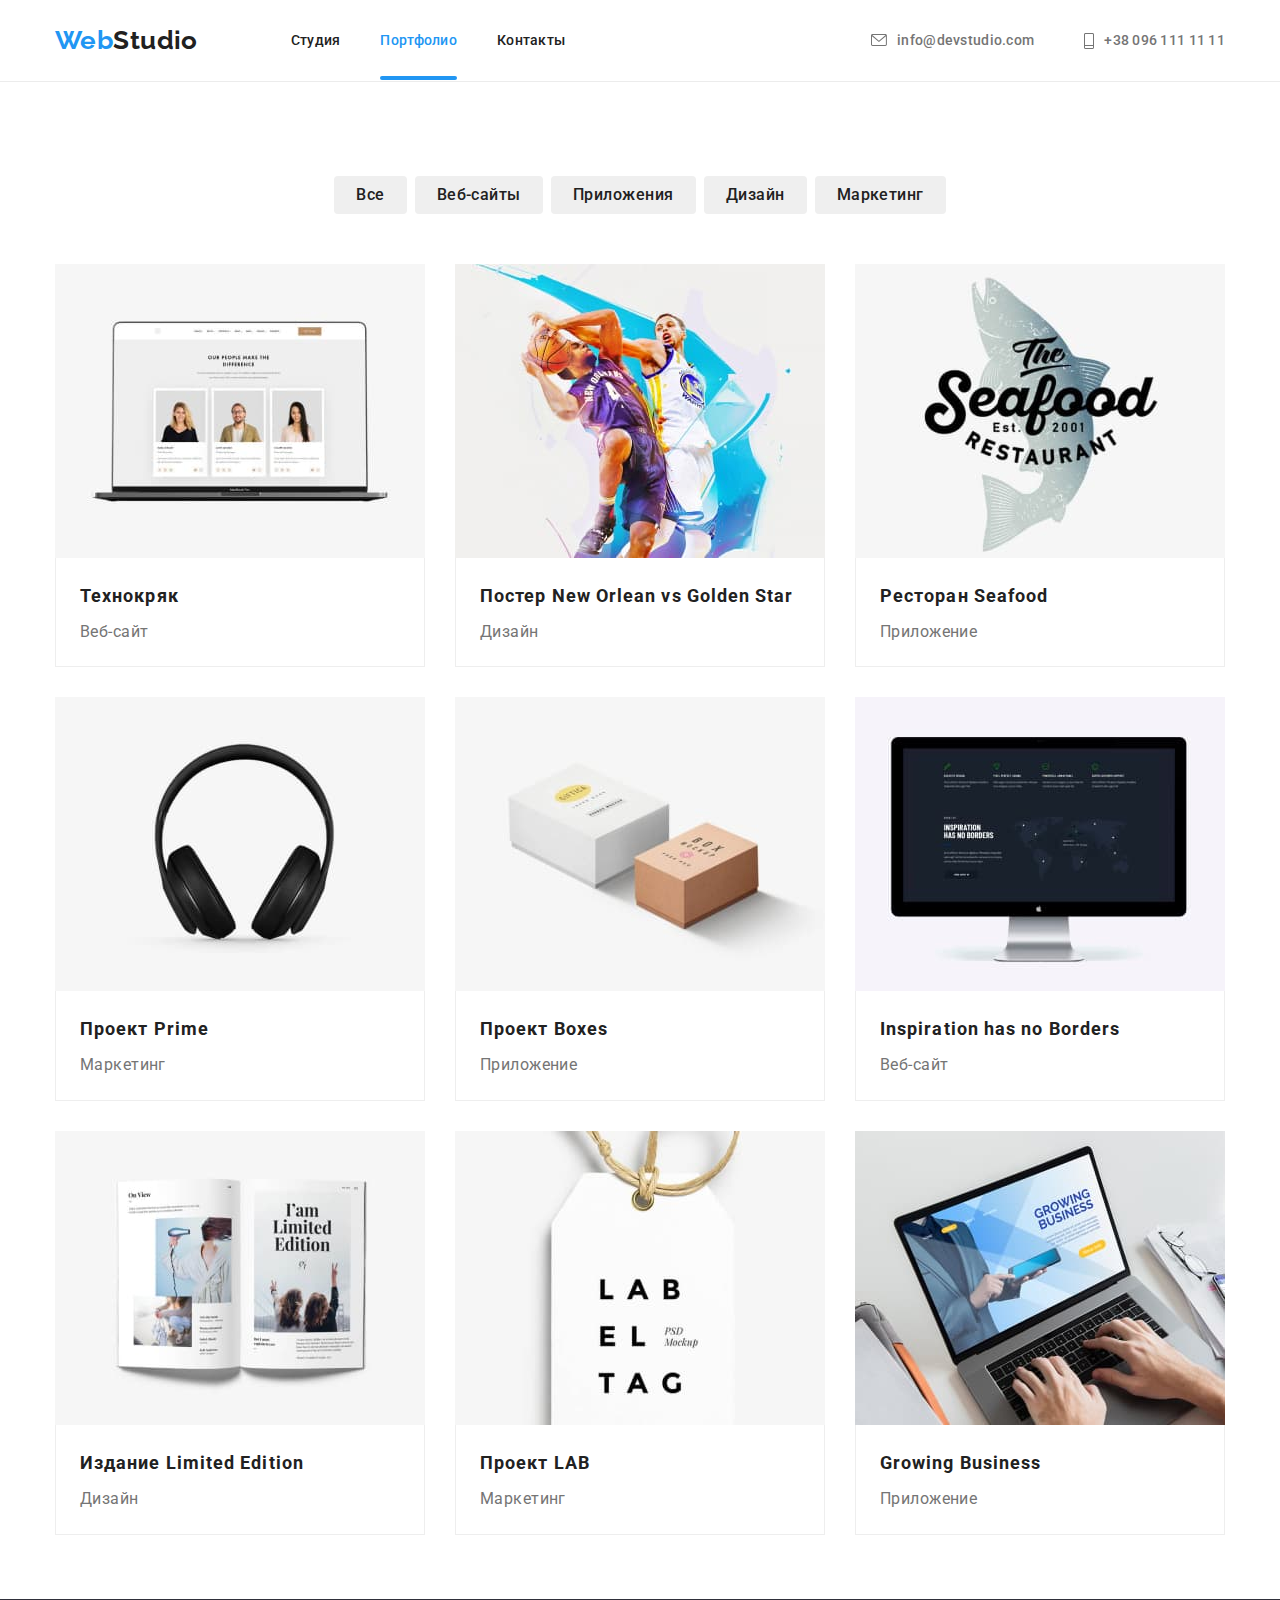
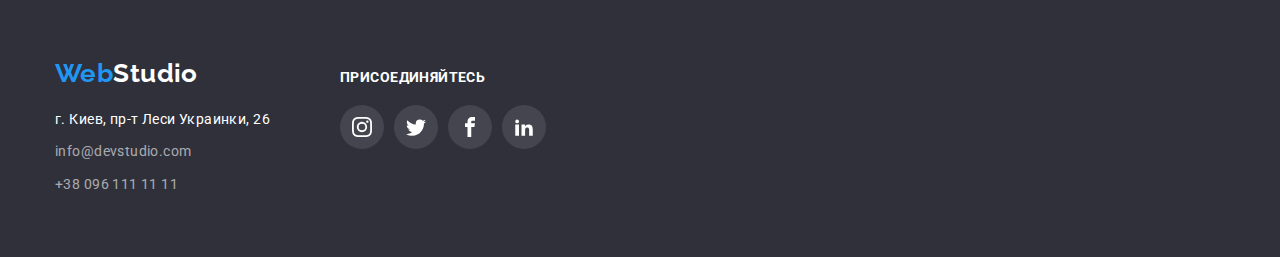
==== portfolio.html @ f41fee98 "+" ====
<!DOCTYPE html>
<html lang="ru">
  <head>
    <meta charset="UTF-8" />
    <meta http-equiv="X-UA-Compatible" content="IE=edge" />
    <meta name="viewport" content="width=device-width, initial-scale=1.0" />
    <link
      href="https://fonts.googleapis.com/css2?family=Raleway:wght@700&family=Roboto:wght@400;500;700;900&display=swap"
      rel="stylesheet"
    />
    <link
      rel="stylesheet"
      href="https://cdnjs.cloudflare.com/ajax/libs/modern-normalize/1.1.0/modern-normalize.min.css"
    />
    <link rel="stylesheet" href="style/styles.css" />
    <title>goit-markup-hw-01</title>
  </head>
  <body>
    <!-- Шапка -->
    <header>
      <div class="conteiner main-nav">
        <nav class="navigator">
          <a href="./index.html" class="logo"><span class="logo-accent">Web</span>Studio</a>
          <ul class="site-nav list">
            <li class="item"><a href="./index.html" class="link">Студия</a></li>
            <li class="item">
              <a href="./portfolio.html" class="link curent">Портфолио</a>
            </li>
            <li class="item"><a href="" class="link">Контакты</a></li>
          </ul>
        </nav>
        <ul class="site-contact list">
          <li class="item">
            <a href="tomail:info@devstudio.com" class="link">
              <svg class="contact-icon" width="16" height="12">
                <use href="./images/icons.svg/header.svg#icon-envelope-hover"></use>
              </svg>
              info@devstudio.com
            </a>
          </li>
          <li class="item">
            <a href="tel:+380961111111" class="link">
              <svg class="contact-icon" width="10" height="16">
                <use href="./images/icons.svg/header.svg#icon-Vector-2"></use>
              </svg>
              +38 096 111 11 11</a
            >
          </li>
        </ul>
      </div>
    </header>
    <!-- Портфолио -->
    <main>
      <section class="section">
        <div class="conteiner">
          <h1 class="visually-hidden">Портфолио</h1>
          <ul class="flex-buttons list">
            <li class="item">
              <button type="button" class="buttons">Все</button>
            </li>
            <li class="item">
              <button type="button" class="buttons">Веб-сайты</button>
            </li>
            <li class="item">
              <button type="button" class="buttons">Приложения</button>
            </li>
            <li class="item">
              <button type="button" class="buttons">Дизайн</button>
            </li>
            <li class="item">
              <button type="button" class="buttons">Маркетинг</button>
            </li>
          </ul>

          <ul class="list-projects list">
            <li class="item">
              <a href="" class="project-link">
                <div class="position-photo">
                  <img src="./images/2.1.jpg" alt="Технокряк" width="370" />
                  <div class="overlay-position">
                    <div class="position-background">
                      <p class="position-paragraf">
                        Ресурс предлагает комплексные предложения с разным уровнем функционала и
                        сервисов. Все это позволит посетителю получить исчерпывающие сведения о
                        компании или частном лице.
                      </p>
                    </div>
                  </div>
                </div>
                <div class="project-title">
                  <h2 class="project">Технокряк</h2>
                  <p class="diction">Веб-сайт</p>
                </div>
              </a>
            </li>
            <li class="item">
              <a href="" class="project-link">
                <div class="position-photo">
                  <img src="./images/2.2.jpg" alt="Постер New Orlean vs Golden Star" width="370" />
                  <div class="overlay-position">
                    <div class="position-background">
                      <p class="position-paragraf">
                        Ресурс предлагает комплексные предложения с разным уровнем функционала и
                        сервисов. Все это позволит посетителю получить исчерпывающие сведения о
                        компании или частном лице.
                      </p>
                    </div>
                  </div>
                </div>
                <div class="project-title">
                  <h2 class="project">Постер New Orlean vs Golden Star</h2>
                  <p class="diction">Дизайн</p>
                </div>
              </a>
            </li>
            <li class="item">
              <a href="" class="project-link">
                <div class="position-photo">
                  <img src="./images/2.3.jpg" alt="Ресторан Seafood" width="370" />
                  <div class="overlay-position">
                    <div class="position-background">
                      <p class="position-paragraf">
                        Ресурс предлагает комплексные предложения с разным уровнем функционала и
                        сервисов. Все это позволит посетителю получить исчерпывающие сведения о
                        компании или частном лице.
                      </p>
                    </div>
                  </div>
                </div>
                <div class="project-title">
                  <h2 class="project">Ресторан Seafood</h2>
                  <p class="diction">Приложение</p>
                </div>
              </a>
            </li>
            <li class="item">
              <a href="" class="project-link">
                <div class="position-photo">
                  <img src="./images/2.4.jpg" alt="Проект Prime" width="370" />
                  <div class="overlay-position">
                    <div class="position-background">
                      <p class="position-paragraf">
                        Ресурс предлагает комплексные предложения с разным уровнем функционала и
                        сервисов. Все это позволит посетителю получить исчерпывающие сведения о
                        компании или частном лице.
                      </p>
                    </div>
                  </div>
                </div>
                <div class="project-title">
                  <h2 class="project">Проект Prime</h2>
                  <p class="diction">Маркетинг</p>
                </div>
              </a>
            </li>
            <li class="item">
              <a href="" class="project-link">
                <div class="position-photo">
                  <img src="./images/2.5.jpg" alt="Проект Boxes" width="370" />
                  <div class="overlay-position">
                    <div class="position-background">
                      <p class="position-paragraf">
                        Ресурс предлагает комплексные предложения с разным уровнем функционала и
                        сервисов. Все это позволит посетителю получить исчерпывающие сведения о
                        компании или частном лице.
                      </p>
                    </div>
                  </div>
                </div>
                <div class="project-title">
                  <h2 class="project">Проект Boxes</h2>
                  <p class="diction">Приложение</p>
                </div>
              </a>
            </li>
            <li class="item">
              <a href="" class="project-link">
                <div class="position-photo">
                  <img src="./images/2.6.jpg" alt="Inspiration has no Borders" width="370" />
                  <div class="overlay-position">
                    <div class="position-background">
                      <p class="position-paragraf">
                        Ресурс предлагает комплексные предложения с разным уровнем функционала и
                        сервисов. Все это позволит посетителю получить исчерпывающие сведения о
                        компании или частном лице.
                      </p>
                    </div>
                  </div>
                </div>
                <div class="project-title">
                  <h2 class="project">Inspiration has no Borders</h2>
                  <p class="diction">Веб-сайт</p>
                </div>
              </a>
            </li>
            <li class="item">
              <a href="" class="project-link">
                <div class="position-photo">
                  <img src="./images/2.7.jpg" alt="Издание Limited Edition" width="370" />
                  <div class="overlay-position">
                    <div class="position-background">
                      <p class="position-paragraf">
                        Ресурс предлагает комплексные предложения с разным уровнем функционала и
                        сервисов. Все это позволит посетителю получить исчерпывающие сведения о
                        компании или частном лице.
                      </p>
                    </div>
                  </div>
                </div>
                <div class="project-title">
                  <h2 class="project">Издание Limited Edition</h2>
                  <p class="diction">Дизайн</p>
                </div>
              </a>
            </li>
            <li class="item">
              <a href="" class="project-link"
                ><div class="position-photo">
                  <img src="./images/2.8.jpg" alt="Проект LAB" width="370" />
                  <div class="overlay-position">
                    <div class="position-background">
                      <p class="position-paragraf">
                        Ресурс предлагает комплексные предложения с разным уровнем функционала и
                        сервисов. Все это позволит посетителю получить исчерпывающие сведения о
                        компании или частном лице.
                      </p>
                    </div>
                  </div>
                </div>
                <div class="project-title">
                  <h2 class="project">Проект LAB</h2>
                  <p class="diction">Маркетинг</p>
                </div>
              </a>
            </li>
            <li class="item">
              <a href="" class="project-link"
                ><div class="position-photo">
                  <img src="./images/2.9.jpg" alt="Growing Business" width="370" />
                  <div class="overlay-position">
                    <div class="position-background">
                      <p class="position-paragraf">
                        Ресурс предлагает комплексные предложения с разным уровнем функционала и
                        сервисов. Все это позволит посетителю получить исчерпывающие сведения о
                        компании или частном лице.
                      </p>
                    </div>
                  </div>
                </div>
                <div class="project-title">
                  <h2 class="project">Growing Business</h2>
                  <p class="diction">Приложение</p>
                </div>
              </a>
            </li>
          </ul>
        </div>
      </section>
    </main>
    <footer class="footer">
      <div class="conteiner contact-menu">
        <div>
          <a href="./index.html" class="footer-logo"
            ><span class="logo-accent">Web</span><span class="footer-logo-accent">Studio</span></a
          >
          <address>
            <ul class="contact-footer list">
              <li class="item">
                <a href="https://goo.gl/maps/BdsSgtMAJnZPHCbD8" target="_blank" class="address">
                  г. Киев, пр-т Леси Украинки, 26
                </a>
              </li>
              <li class="item">
                <a href="tomail:info@devstudio.com" class="link">info@devstudio.com</a>
              </li>
              <li class="item">
                <a href="tel:+380961111111" class="link">+38 096 111 11 11</a>
              </li>
            </ul>
          </address>
        </div>
        <div class="connect">
          <h3 class="footer-social">присоединяйтесь</h3>
          <ul class="footer-list list">
            <li class="footer-social-item">
              <a href="" class="footer-social-link">
                <svg class="footer-social-logo" width="20" height="20">
                  <use href="./images/icons.svg/sprite.svg#icon-instagram"></use></svg
              ></a>
            </li>
            <li class="footer-social-item">
              <a href="" class="footer-social-link">
                <svg class="footer-social-logo" width="20" height="20">
                  <use href="./images/icons.svg/sprite.svg#icon-twitter"></use></svg
              ></a>
            </li>
            <li class="footer-social-item">
              <a href="" class="footer-social-link">
                <svg class="footer-social-logo" width="20" height="20">
                  <use href="./images/icons.svg/sprite.svg#icon-facebook"></use></svg
              ></a>
            </li>
            <li></li>
            <li class="footer-social-item">
              <a href="" class="footer-social-link">
                <svg class="footer-social-logo" width="20" height="20">
                  <use href="./images/icons.svg/sprite.svg#icon-linkedin2"></use></svg
              ></a>
            </li>
          </ul>
        </div>
      </div>
    </footer>
  </body>
</html>
---- style/styles.css ----
:root {
  --primary-text-color: #757575;
  --accent-color: #2196f3;
  --text-title-color: #212121;
  --text-bottons-color: white;
}

.visually-hidden {
  display: none;
}
body {
  background-color: white;
  color: var(--primary-text-color);
  font-family: 'Roboto', sans-serif;
  font-size: 14px;
  letter-spacing: 0.03em;
}

h1,
h2,
h3,
h4,
h5,
h6,
p {
  padding: 0;
  margin: 0;
}
.list {
  list-style: none;
  padding: 0;
  margin: 0;
}

.conteiner {
  width: 1200px;
  padding-left: 15px;
  padding-right: 15px;
  margin-left: auto;
  margin-right: auto;
}

.section {
  padding-top: 94px;
  padding-bottom: 94px;
}

img {
  display: block;
}

/* Logo */
header {
  border-bottom: 1px solid #ececec;
}
.main-nav {
  display: flex;
  align-items: center;
}

.logo {
  padding-top: 25px;
  padding-bottom: 25px;
  margin-left: auto;

  color: var(--text-title-color);
  font-family: Raleway;
  font-style: normal;
  font-weight: 700;
  font-size: 26px;
  line-height: 31px;
  text-decoration: none;
}
.logo-accent {
  color: var(--accent-color);
}

.navigator {
  display: flex;
  align-items: center;
}

.link.curent {
  position: relative;
}

.curent::after {
  position: absolute;
  content: '';
  left: 0;
  bottom: 0;
  width: 100%;
  height: 4px;
  border-radius: 2px;
  background-color: var(--accent-color);
}

/* Site-nav */
.site-nav {
  display: flex;
  margin-left: 93px;
  align-items: center;
}

.site-nav .link {
  padding-top: 32px;
  padding-bottom: 32px;
  color: var(--text-title-color);
  font-weight: 500;
  font-size: 14px;
  line-height: 1.1;
  letter-spacing: 0.02em;
  text-decoration: none;
  align-items: center;
  transition: color 250ms cubic-bezier(0.4, 0, 0.2, 1);
}
.site-nav .item:not(:last-child) {
  margin-right: 40px;
}

.site-nav .link:hover,
.site-nav .link:focus,
.contact-footer .link:hover,
.contact-footer .link:focus {
  color: var(--accent-color);
}
.site-nav .link.curent {
  color: var(--accent-color);
}
.site-contact {
  display: flex;
  margin-left: auto;
  align-items: center;
}
.site-contact .item + .item {
  margin-left: 50px;
}

.site-contact .link {
  display: flex;
  align-items: center;
  padding-top: 32px;
  padding-bottom: 32px;

  color: var(--primary-text-color);
  font-weight: 500;
  font-size: 14px;
  line-height: 1.1;
  letter-spacing: 0.02em;
  text-decoration: none;
  transition: color 250ms cubic-bezier(0.4, 0, 0.2, 1);
}

.site-contact .link:hover,
.site-contact .link:focus,
.logo-mail {
  color: var(--accent-color);
}

.contact-icon {
  align-items: center;
  margin-right: 10px;
  fill: currentColor;
}

/* страничка index.html */
/* Hero */

.hero-button {
  padding: 10px 32px;
  font-weight: 700;
  font-size: 16px;
  line-height: 1.9;
  display: block;
  letter-spacing: 0.06em;
  color: var(--text-bottons-color);
  background-color: var(--accent-color);
  display: inline-block;
  box-shadow: 0px 4px 4px rgba(0, 0, 0, 0.15);
  border-radius: 4px;
  border: none;
  transition: background-color 250ms cubic-bezier(0.4, 0, 0.2, 1),
    color 250ms cubic-bezier(0.4, 0, 0.2, 1);
}

.hero-button:hover,
.hero-button:focus {
  color: var(--text-title-color);
  background-color: var(--text-bottons-color);
}

.hero {
  text-align: center;
  max-width: 1600px;
  height: 480;
  margin-left: auto;
  margin-right: auto;
  background-image: linear-gradient(to top, rgba(47, 48, 58, 0.4), rgba(47, 48, 58, 0.4)),
    url(../images/Hero.jpg);
  background-repeat: no-repeat;
  background-position: center;
  padding-top: 200px;
  padding-bottom: 200px;
}

.hero .title {
  font-size: 44px;
  line-height: 1.4;
  letter-spacing: 0.06em;
  text-transform: uppercase;
  color: var(--text-bottons-color);
  margin-top: 0;
  margin-bottom: 30px;
}

/* peculiarities */

.icon-conteiner {
  background: #f5f4fa;
  border-radius: 4px;
  width: 270px;
  height: 120px;
  margin-bottom: 30px;
  display: flex;
  align-items: center;
  justify-content: center;
}

.feature-icon {
  align-items: center;
}

.feature-list {
  display: flex;
  flex-direction: row;
}

.feature-list .title {
  margin-top: 0;
  margin-bottom: 10px;
  color: var(--text-title-color);
  font-weight: 700;
  font-size: 14px;
  line-height: 1.1;
  letter-spacing: 0.03em;
  text-transform: uppercase;
}

.feature-list .paragraf {
  width: 270px;
  font-size: 14px;
  line-height: 1.7;
  margin-top: 0;
  margin-bottom: 0;
}

.feature-list .item:not(:last-child) {
  margin-right: 30px;
}

/* About */
.padding {
  padding-top: 0;
}

.flex-about {
  display: flex;
  flex-direction: row;
  align-items: center;
}

.flex-about .item:not(:last-child) {
  margin-right: 30px;
}

.flex-about .item {
  position: relative;
}

.about-title {
  color: var(--text-title-color);
  margin-bottom: 50px;
  font-weight: 700;
  font-size: 36px;
  line-height: 1.2;
  text-align: center;
}

.photo-text {
  position: absolute;
  width: 100%;
  height: 70px;
  display: flex;
  justify-content: center;
  align-items: center;
  bottom: 0;
  background-color: rgba(47, 48, 58, 0.8);
}
.photo-paragraf {
  font-weight: 700;
  font-size: 14px;
  line-height: 1.2;
  text-align: center;
  letter-spacing: 0.03em;
  text-transform: uppercase;
  color: white;
}
/* About team */

.about-team {
  background: #f5f4fa;
}

.flex-team {
  display: flex;
  flex-direction: row;
}

.flex-team .item {
  background-color: var(--text-bottons-color);
  box-shadow: 0px 1px 3px rgba(0, 0, 0, 0.12), 0px 1px 1px rgba(0, 0, 0, 0.14),
    0px 2px 1px rgba(0, 0, 0, 0.2);
  border-radius: 0px 0px 4px 4px;
}
.flex-team .item:not(:last-child) {
  margin-right: 30px;
}

.about-team .title {
  color: var(--text-title-color);
  margin-top: 0;
  margin-bottom: 50px;
  font-weight: 700;
  font-size: 36px;
  line-height: 1.2;
  text-align: center;
}
.about-team .name {
  color: var(--text-title-color);
  margin-top: 30px;
  margin-bottom: 10px;
  font-weight: 500;
  font-size: 16px;
  line-height: 1.2;
  text-align: center;
}

.about-team .profession {
  color: var(--primary-text-color);
  margin-top: 0;
  margin-bottom: 16px;
  font-size: 16px;
  line-height: 1.1;
  text-align: center;
}

.flex-social-media {
  display: flex;
  margin-bottom: 30px;
  justify-content: center;
}

.social-item:not(:last-child) {
  margin-right: 10px;
}

.social-link {
  width: 44px;
  height: 44px;
  display: flex;
  justify-content: center;
  align-items: center;
  color: #afb1b8;
  border-radius: 50%;
  transition: background-color 250ms cubic-bezier(0.4, 0, 0.2, 1),
    border-radius 250ms cubic-bezier(0.4, 0, 0.2, 1);
}

.social-link:hover,
.social-link:focus {
  color: var(--text-bottons-color);
  background-color: var(--accent-color);
  border-radius: 50%;
}

.social-logo {
  fill: currentColor;
}

/* Compay */

.company-title {
  margin-bottom: 50px;
  font-family: 'Roboto';
  font-style: normal;
  font-weight: 700;
  font-size: 36px;
  line-height: 1.2;
  text-align: center;
  letter-spacing: 0.03em;
  color: var(--text-title-color);
}

.company-item {
  display: flex;
}

.company-conteiner {
  margin-right: 30px;
}

.company-link {
  display: flex;
  justify-content: center;
  align-items: center;
  color: #afb1b8;
  border: 1px solid var(--primary-text-color);
  border-radius: 4px;
  width: 170px;
  height: 92px;

  transition: background-color 250ms cubic-bezier(0.4, 0, 0.2, 1),
    color 250ms cubic-bezier(0.4, 0, 0.2, 1);
}

.company-link:hover,
.company-link:focus {
  color: var(--accent-color);
  border: 1px solid var(--accent-color);
}

.icon-company {
  fill: currentColor;
}

.company-conteiner:last-child {
  margin-right: 0;
}

/* footer */

.footer {
  background-color: #2f303a;
  padding-top: 60px;
  padding-bottom: 60px;
}

.contact-menu {
  display: flex;
  align-items: baseline;
}

.footer-logo {
  display: block;
  margin-bottom: 20px;
  color: var(--text-title-color);
  font-family: Raleway;
  font-style: normal;
  font-weight: 700;
  font-size: 26px;
  line-height: 1.1;
  text-decoration: none;
}
.footer-logo-accent {
  color: var(--text-bottons-color);
}

.contact-footer .link {
  font-size: 14px;
  line-height: 1.7;
  color: rgba(255, 255, 255, 0.6);
  text-decoration: none;
  font-style: normal;
  transition: color 250ms cubic-bezier(0.4, 0, 0.2, 1);
}

.contact-footer .item {
  margin-bottom: 9px;
}

.contact-footer .item:last-child {
  margin-bottom: 0px;
}

.address {
  font-style: normal;
  text-decoration: none;
  font-size: 14px;
  line-height: 1.7;
  color: var(--text-bottons-color);
}

.footer-social {
  font-family: 'Roboto';
  font-weight: 700;
  font-size: 14px;
  line-height: 16px;
  letter-spacing: 0.03em;
  color: var(--text-bottons-color);
  text-transform: uppercase;
}

.connect {
  margin-left: 70px;
}

.footer-list {
  display: flex;
  margin-top: 20px;
}

.footer-social-item:not(:last-child) {
  margin-right: 10px;
}

.footer-social-link {
  width: 44px;
  height: 44px;
  display: flex;
  justify-content: center;
  align-items: center;
  color: var(--primary-text-color);
  border-radius: 50%;
  background: rgba(255, 255, 255, 0.1);
  transition: background-color 250ms cubic-bezier(0.4, 0, 0.2, 1);
}

.footer-social-link:hover,
.footer-social-link:focus {
  background-color: var(--accent-color);
}

.footer-social-logo {
  fill: var(--text-bottons-color);
}
/* portfolio.html */

.flex-buttons {
  display: flex;
  justify-content: center;
  margin-top: 0;
  margin-bottom: 50px;
}
.flex-buttons .item {
  margin-right: 8px;
}

.flex-buttons .item:last-child {
  margin-right: 0;
}
.buttons {
  padding: 6px 22px;
  font-weight: 500;
  font-size: 16px;
  line-height: 1.6;
  text-align: center;
  letter-spacing: 0.03em;
  color: var(--text-title-color);
  cursor: pointer;
  border: transparent;
  border-radius: 4px;
  transition: color 250ms cubic-bezier(0.4, 0, 0.2, 1),
    background-color 250ms cubic-bezier(0.4, 0, 0.2, 1);
}

.buttons:hover,
.buttons:focus {
  color: var(--text-bottons-color);
  background-color: var(--accent-color);
  box-shadow: 0px 3px 1px rgba(0, 0, 0, 0.1), 0px 1px 2px rgba(0, 0, 0, 0.08),
    0px 2px 2px rgba(0, 0, 0, 0.12);
}

.list-projects {
  display: flex;
  flex-wrap: wrap;
  margin-right: -30px;
  margin-bottom: -30px;
}

.list-projects .item {
  flex-basis: calc(100% / 3 - 30px);
  margin-right: 30px;
  margin-bottom: 30px;
}

.list-projects .item:nth-child(3n + 3) {
  margin-right: 0;
}

.list-projects .item:nth-last-child(-n + 3) {
  margin-bottom: 0;
}

.project-title {
  border-left: 1px solid #eeeeee;
  border-right: 1px solid #eeeeee;
  border-bottom: 1px solid #eeeeee;
  padding: 20px 24px;
  width: 370px;
}

.list-projects .project {
  color: var(--text-title-color);
  font-weight: 700;
  font-size: 18px;
  line-height: 2;
  letter-spacing: 0.06em;
  text-decoration: none;
}

.list-projects .diction {
  color: var(--primary-text-color);
  margin-top: 4px;
  font-size: 16px;
  line-height: 1.8;
}

.list-projects a {
  text-decoration: none;
}

.project-link {
  display: block;
}

.project-link:hover,
.project-link:focus {
  box-shadow: 0px 1px 1px rgba(0, 0, 0, 0.12), 0px 4px 4px rgba(0, 0, 0, 0.06),
    1px 4px 6px rgba(0, 0, 0, 0.16);
}

.position-photo {
  position: relative;
  overflow: hidden;
}

.overlay-position {
  top: 0;
  left: 0;
  position: absolute;
  width: 100%;
  height: 100%;
  background-color: rgba(33, 150, 243, 0.9);
  opacity: 0;
  transform: translateY(101%);
  transition: transform 250ms cubic-bezier(0.4, 0, 0.2, 1);
}

.project-link:hover .overlay-position {
  opacity: 1;
  transform: translateY(0);
}

.position-background {
  position: absolute;
  width: 100%;
  height: 100%;
  top: 50%;
  left: 50%;
  transform: translate(-50%, -50%);
  padding: 63px 24px;
  opacity: 0;
  transition: opacity 250ms cubic-bezier(0.4, 0, 0.2, 1);
}

.position-paragraf {
  font-weight: 400;
  font-size: 18px;
  line-height: 1.56;
  letter-spacing: 0.03em;
  color: #ffffff;
}

.project-link:hover .position-background {
  opacity: 1;
}

/* ------------------------Madol------------------- */

.backdrop {
  position: fixed;
  top: 0;
  left: 0;
  width: 100%;
  height: 100%;
  background: rgba(0, 0, 0, 0.2);
  opacity: 1;
  transform: scale(1);
  transition: transform 250ms linear, opacity 250ms linear;
}

.backdrop.is-hidden {
  opacity: 0;
  pointer-events: none;
  transform: scale(0.1);
}

.modal {
  position: absolute;
  top: 50%;
  left: 50%;
  min-height: 581px;
  min-width: 582px;
  padding: 10px;
  background-color: white;
  box-shadow: 0px 1px 3px rgba(0, 0, 0, 0.12), 0px 1px 1px rgba(0, 0, 0, 0.14),
    0px 2px 1px rgba(0, 0, 0, 0.2);
  border-radius: 4px;
  transform: translate(-50%, -50%);
  opacity: 1;
  transition: transform 250ms linear, opacity 250ms linear;
}
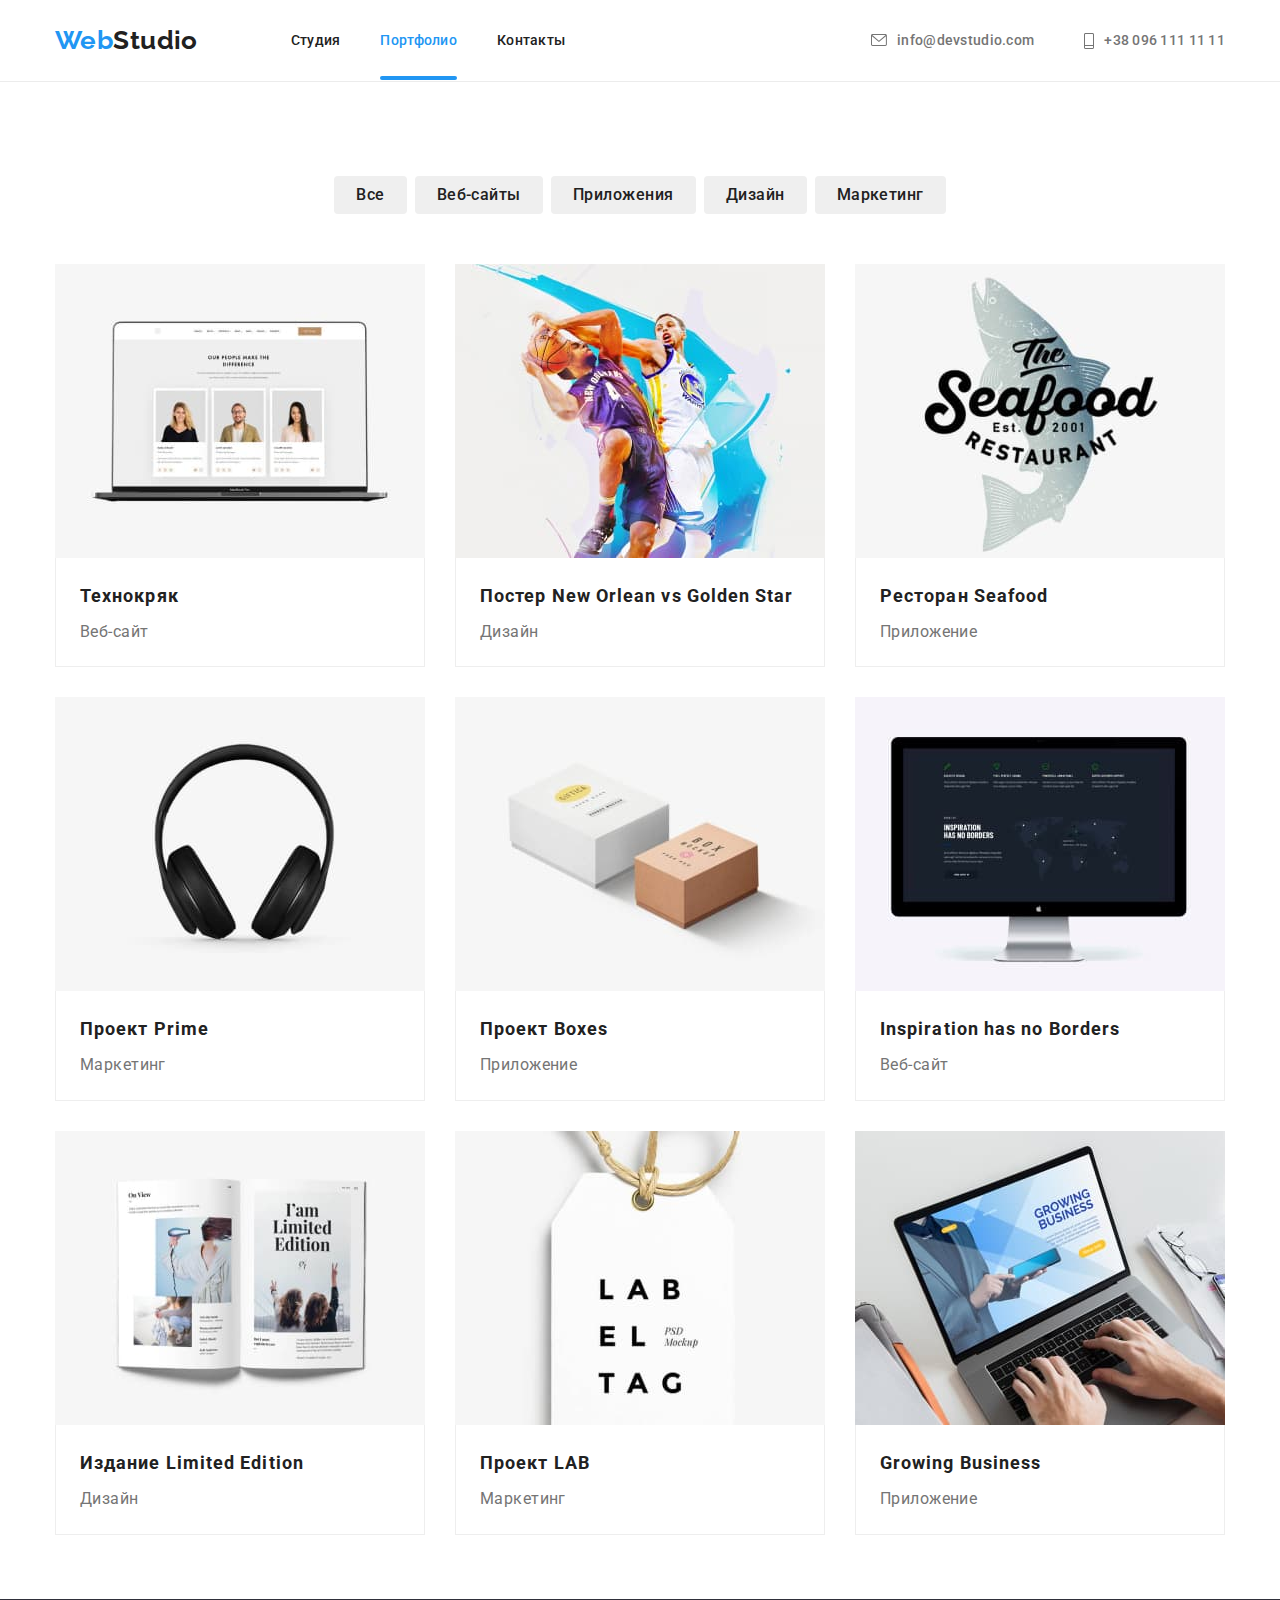
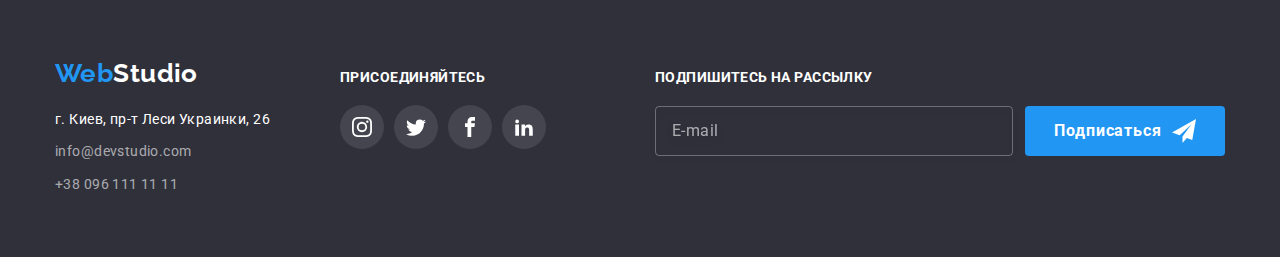
==== commit 2eb1a224: "зробив модальне вікно" ====
--- a/portfolio.html
+++ b/portfolio.html
@@ -300,7 +300,6 @@
                   <use href="./images/icons.svg/sprite.svg#icon-facebook"></use></svg
               ></a>
             </li>
-            <li></li>
             <li class="footer-social-item">
               <a href="" class="footer-social-link">
                 <svg class="footer-social-logo" width="20" height="20">
@@ -309,6 +308,24 @@
             </li>
           </ul>
         </div>
+        <div class="footer-form">
+          <div class="footer-mail">
+            <label for="mail" class="text">Подпишитесь на рассылку</label>
+            <input
+              class="footer-mail-input"
+              type="mail"
+              name="mail"
+              id="mail"
+              placeholder="E-mail"
+            />
+          </div>
+          <button type="submit" class="button-form">
+            Подписаться
+            <svg class="icon-form" width="24" height="24">
+              <use href="./images/icons.svg/modal.svg#icon-icon-send"></use>
+            </svg>
+          </button>
+        </div>
       </div>
     </footer>
   </body>
--- a/style/styles.css
+++ b/style/styles.css
@@ -6,7 +6,16 @@
 }
 
 .visually-hidden {
-  display: none;
+  position: absolute;
+  white-space: nowrap;
+  width: 1px;
+  height: 1px;
+  overflow: hidden;
+  border: 0;
+  padding: 0;
+  clip: rect(0 0 0 0);
+  clip-path: inset(50%);
+  margin: -1px;
 }
 body {
   background-color: white;
@@ -165,29 +174,6 @@
 
 /* страничка index.html */
 /* Hero */
-
-.hero-button {
-  padding: 10px 32px;
-  font-weight: 700;
-  font-size: 16px;
-  line-height: 1.9;
-  display: block;
-  letter-spacing: 0.06em;
-  color: var(--text-bottons-color);
-  background-color: var(--accent-color);
-  display: inline-block;
-  box-shadow: 0px 4px 4px rgba(0, 0, 0, 0.15);
-  border-radius: 4px;
-  border: none;
-  transition: background-color 250ms cubic-bezier(0.4, 0, 0.2, 1),
-    color 250ms cubic-bezier(0.4, 0, 0.2, 1);
-}
-
-.hero-button:hover,
-.hero-button:focus {
-  color: var(--text-title-color);
-  background-color: var(--text-bottons-color);
-}
 
 .hero {
   text-align: center;
@@ -202,6 +188,27 @@
   padding-top: 200px;
   padding-bottom: 200px;
 }
+.hero-button {
+  padding: 10px 32px;
+  font-weight: 700;
+  font-size: 16px;
+  line-height: 1.9;
+  display: inline-block;
+  letter-spacing: 0.06em;
+  color: var(--text-bottons-color);
+  background-color: var(--accent-color);
+  box-shadow: 0px 4px 4px rgba(0, 0, 0, 0.15);
+  border-radius: 4px;
+  border: none;
+  transition: background-color 250ms cubic-bezier(0.4, 0, 0.2, 1),
+    color 250ms cubic-bezier(0.4, 0, 0.2, 1);
+}
+
+.hero-button:hover,
+.hero-button:focus {
+  color: var(--text-title-color);
+  background-color: var(--text-bottons-color);
+}
 
 .hero .title {
   font-size: 44px;
@@ -532,6 +539,84 @@
 
 .footer-social-logo {
   fill: var(--text-bottons-color);
+}
+
+.footer-form {
+  display: flex;
+  margin-left: auto;
+  align-items: flex-end;
+}
+
+.footer-mail {
+  display: flex;
+  flex-direction: column;
+  margin-right: 12px;
+}
+
+label.text {
+  margin-bottom: 20px;
+  font-weight: 700;
+  font-size: 14px;
+  line-height: 1.2;
+  letter-spacing: 0.03em;
+  text-transform: uppercase;
+  color: #ffffff;
+}
+
+.footer-mail-input {
+  height: 50px;
+  width: 358px;
+  padding-left: 16px;
+  background-color: transparent;
+  border: 1px solid rgba(255, 255, 255, 0.3);
+  filter: drop-shadow(0px 4px 4px rgba(0, 0, 0, 0.15));
+  border-radius: 4px;
+  color: rgba(255, 255, 255, 0.6);
+  outline: none;
+  transition: border-color 250ms cubic-bezier(0.4, 0, 0.2, 1);
+}
+
+.footer-mail-input:hover,
+.footer-mail-input:focus {
+  border-color: var(--accent-color);
+}
+
+.footer-mail input::placeholder {
+  font-weight: 400;
+  font-size: 16px;
+  line-height: 1.25;
+  letter-spacing: 0.03em;
+  color: rgba(255, 255, 255, 0.6);
+}
+
+.button-form {
+  display: flex;
+  justify-content: center;
+  align-items: center;
+  width: 200px;
+  height: 50px;
+  font-weight: 700;
+  font-size: 16px;
+  line-height: 1.88;
+  letter-spacing: 0.06em;
+  color: #ffffff;
+  background-color: var(--accent-color);
+  box-shadow: transparent;
+  border-radius: 4px;
+  border: none;
+  transition: box-shadow 250ms cubic-bezier(0.4, 0, 0.2, 1);
+  cursor: pointer;
+}
+
+.button-form:hover,
+.button-form:focus {
+  box-shadow: transparent;
+  box-shadow: 0px 4px 4px rgba(0, 0, 0, 0.15);
+}
+
+.icon-form {
+  margin-left: 10px;
+  fill: currentColor;
 }
 /* portfolio.html */
 
@@ -702,7 +787,7 @@
   left: 50%;
   min-height: 581px;
   min-width: 582px;
-  padding: 10px;
+  padding: 8px;
   background-color: white;
   box-shadow: 0px 1px 3px rgba(0, 0, 0, 0.12), 0px 1px 1px rgba(0, 0, 0, 0.14),
     0px 2px 1px rgba(0, 0, 0, 0.2);
@@ -711,3 +796,182 @@
   opacity: 1;
   transition: transform 250ms linear, opacity 250ms linear;
 }
+
+.modal-btn-close {
+  margin-left: auto;
+  display: flex;
+  align-items: center;
+  width: 30px;
+  height: 30px;
+  border-radius: 50%;
+  background: #ffffff;
+  border: 1px solid rgba(0, 0, 0, 0.1);
+  cursor: pointer;
+  transition: color 250ms cubic-bezier(0.4, 0, 0.2, 1);
+}
+
+.modal-btn-close:hover,
+.modal-btn-close:focus {
+  color: var(--accent-color);
+}
+
+.modal-icon-close {
+  fill: currentColor;
+}
+
+.modal-form {
+  width: 100%;
+  height: 100%;
+  padding: 0 40px 40px 40px;
+}
+
+.form-title {
+  margin-bottom: 12px;
+  font-weight: 700;
+  font-size: 20px;
+  line-height: 1.15;
+  text-align: center;
+  letter-spacing: 0.03em;
+  color: var(--text-title-color);
+}
+
+.modal-flex {
+  display: flex;
+  flex-direction: column;
+  margin-bottom: 10px;
+}
+
+.modal-list {
+  margin-bottom: 4px;
+  font-weight: 400;
+  font-size: 12px;
+  line-height: 1.2;
+  letter-spacing: 0.01em;
+  color: var(--primary-text-color);
+}
+
+.modal-form-icon {
+  position: relative;
+}
+
+.modal-input {
+  width: 100%;
+  height: 40px;
+  border: 1px solid rgba(33, 33, 33, 0.2);
+  border-radius: 4px;
+  padding: 14px 0 14px 40px;
+  margin: 0;
+  outline: none;
+  transition: border-color 250ms cubic-bezier(0.4, 0, 0.2, 1);
+}
+
+.form-icon {
+  position: absolute;
+  top: 50%;
+  left: 15px;
+  transform: translateY(-50%);
+}
+
+.modal-input:hover,
+.modal-input:focus {
+  border-color: var(--accent-color);
+}
+
+.modal-input:hover + .form-icon,
+.modal-input:focus + .form-icon {
+  fill: var(--accent-color);
+}
+
+.textarea-modal {
+  resize: none;
+  margin: 0;
+  padding: 12px 16px;
+  width: 100%;
+  height: 120px;
+  border: 1px solid rgba(33, 33, 33, 0.2);
+  border-radius: 4px;
+  outline: none;
+  transition: border-color 250ms cubic-bezier(0.4, 0, 0.2, 1);
+}
+
+.textarea-modal:hover,
+.textarea-modal:focus {
+  border-color: var(--accent-color);
+}
+
+.textarea-modal::placeholder {
+  font-weight: 400;
+  font-size: 12px;
+  line-height: 1.2;
+  letter-spacing: 0.01em;
+  color: rgba(117, 117, 117, 0.5);
+}
+.field {
+  margin-top: 20px;
+  margin-bottom: 40px;
+  display: flex;
+  align-items: center;
+  justify-content: center;
+}
+.checkbox {
+  position: absolute;
+  white-space: nowrap;
+  width: 1px;
+  height: 1px;
+  overflow: hidden;
+  border: 0;
+  padding: 0;
+  clip: rect(0 0 0 0);
+  clip-path: inset(50%);
+  margin: -1px;
+}
+
+.icon-checkbox {
+  margin-right: 8px;
+  display: inline-block;
+  width: 16px;
+  height: 15px;
+  border: 2px solid var(--text-title-color);
+  border-radius: 4px;
+}
+
+.checkbox:checked + .icon-checkbox {
+  border-color: transparent;
+  background-color: var(--accent-color);
+  background-image: url(../images/icons.svg/icon\ check.svg);
+  background-size: contain;
+  background-origin: border-box;
+  background-repeat: no-repeat;
+}
+
+.checkbox-text {
+  font-weight: 400;
+  font-size: 14px;
+  line-height: 1.7;
+  letter-spacing: 0.03em;
+}
+.link-checkbox {
+  color: var(--accent-color);
+}
+
+.modal-btn {
+  display: block;
+  margin: 0 auto;
+  padding: 10px 32px;
+  font-weight: 700;
+  font-size: 16px;
+  line-height: 1.9;
+  letter-spacing: 0.06em;
+  color: var(--text-bottons-color);
+  background-color: var(--accent-color);
+  box-shadow: transparent;
+  border-radius: 4px;
+  border: none;
+  transition: box-shadow 250ms cubic-bezier(0.4, 0, 0.2, 1),
+    color 250ms cubic-bezier(0.4, 0, 0.2, 1);
+}
+
+.modal-btn:hover,
+.modal-btn:focus {
+  box-shadow: 0px 4px 4px rgba(0, 0, 0, 0.15);
+}
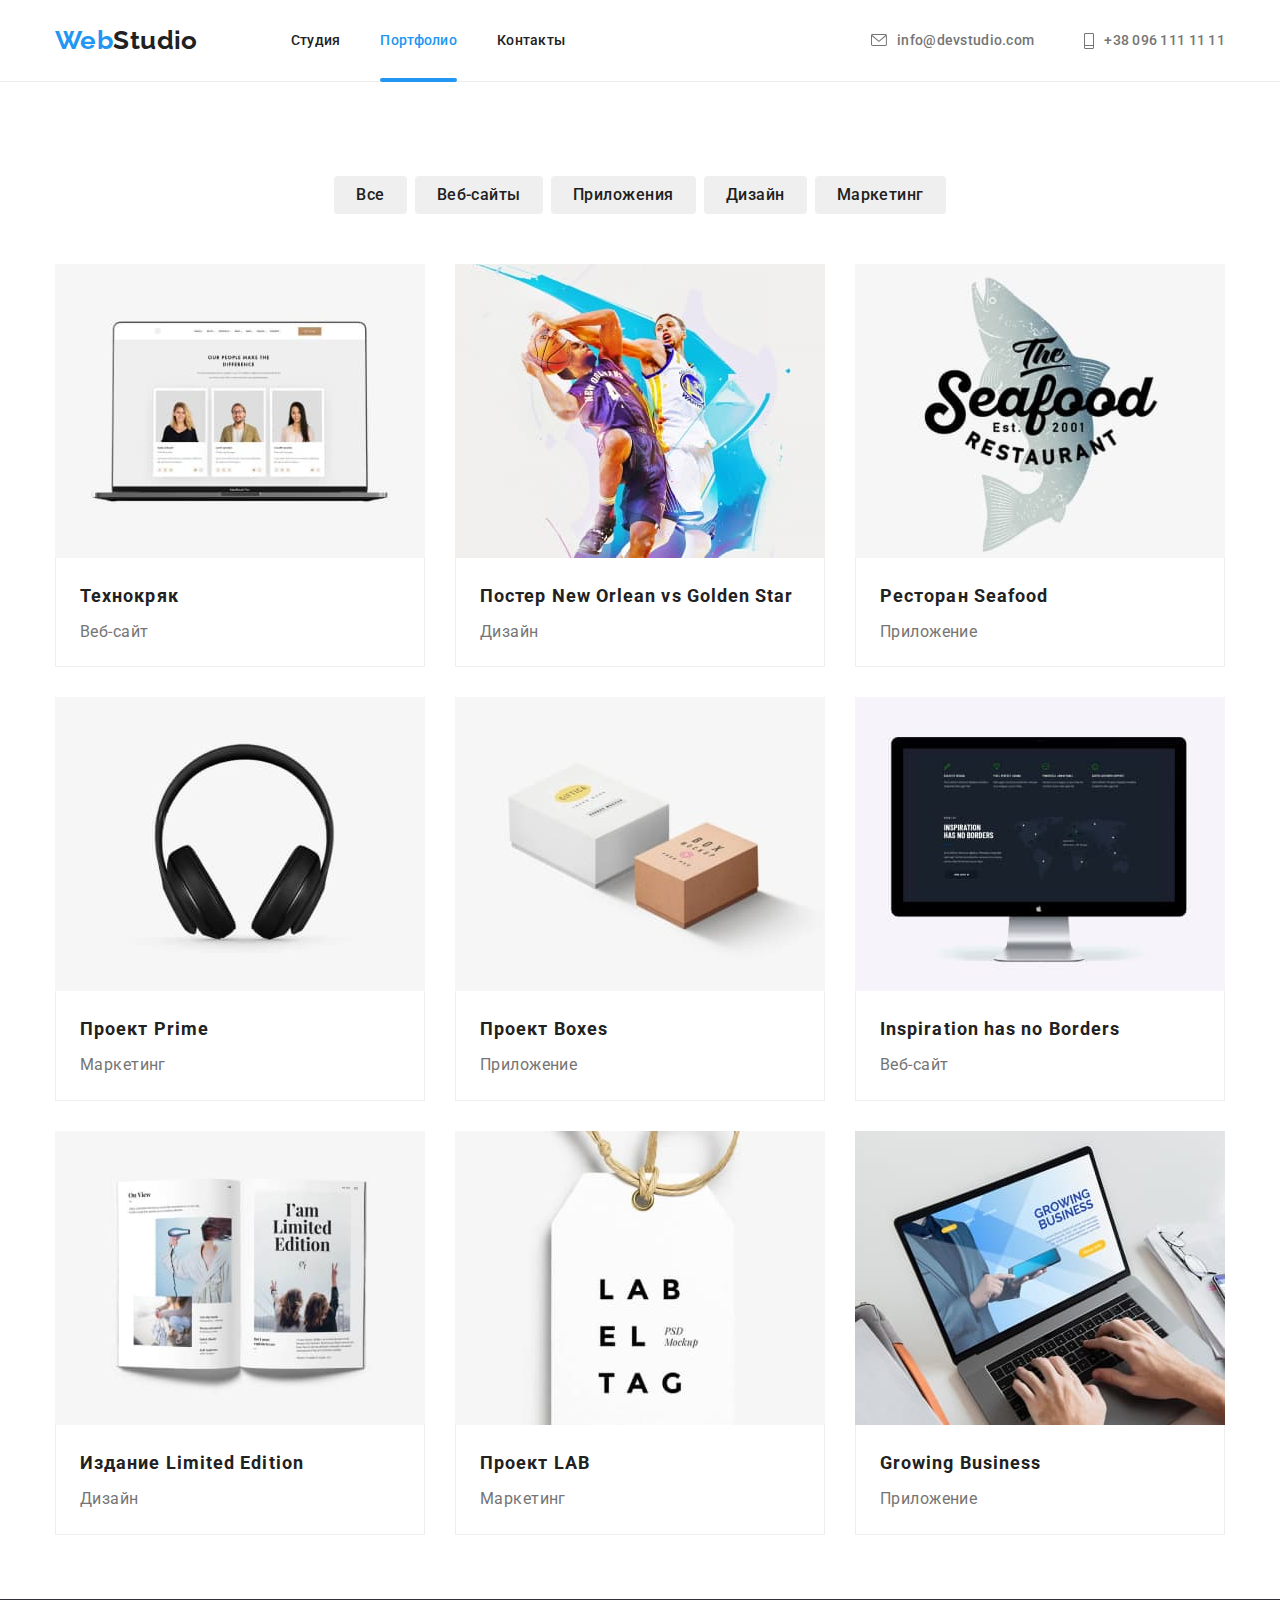
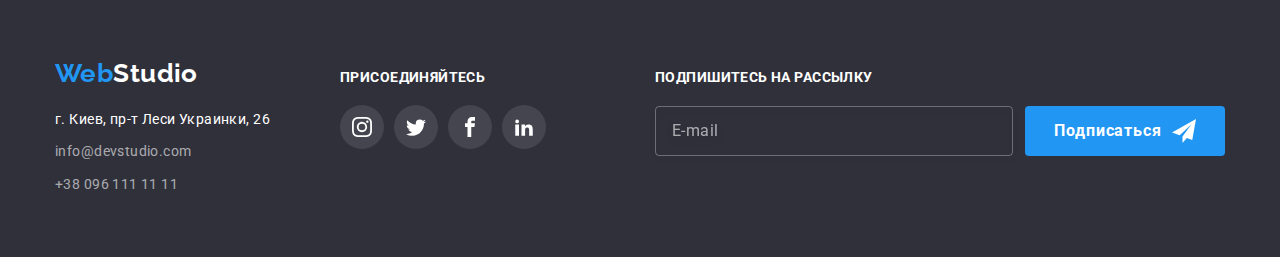
==== commit 5323faf0: "Update portfolio.html" ====
--- a/portfolio.html
+++ b/portfolio.html
@@ -308,14 +308,14 @@
             </li>
           </ul>
         </div>
-        <div class="footer-form">
+        <form class="footer-form">
           <div class="footer-mail">
-            <label for="mail" class="text">Подпишитесь на рассылку</label>
+            <label for="E-mail" class="text">Подпишитесь на рассылку</label>
             <input
               class="footer-mail-input"
-              type="mail"
-              name="mail"
-              id="mail"
+              type="text"
+              name="E-mail"
+              id="E-mail"
               placeholder="E-mail"
             />
           </div>
@@ -325,7 +325,7 @@
               <use href="./images/icons.svg/modal.svg#icon-icon-send"></use>
             </svg>
           </button>
-        </div>
+        </form>
       </div>
     </footer>
   </body>
--- a/style/styles.css
+++ b/style/styles.css
@@ -97,7 +97,7 @@
   position: absolute;
   content: '';
   left: 0;
-  bottom: 0;
+  bottom: -2px;
   width: 100%;
   height: 4px;
   border-radius: 2px;
@@ -426,8 +426,7 @@
   width: 170px;
   height: 92px;
 
-  transition: background-color 250ms cubic-bezier(0.4, 0, 0.2, 1),
-    color 250ms cubic-bezier(0.4, 0, 0.2, 1);
+  transition: border 250ms cubic-bezier(0.4, 0, 0.2, 1), color 250ms cubic-bezier(0.4, 0, 0.2, 1);
 }
 
 .company-link:hover,
@@ -786,8 +785,7 @@
   top: 50%;
   left: 50%;
   min-height: 581px;
-  min-width: 582px;
-  padding: 8px;
+  min-width: 528px;
   background-color: white;
   box-shadow: 0px 1px 3px rgba(0, 0, 0, 0.12), 0px 1px 1px rgba(0, 0, 0, 0.14),
     0px 2px 1px rgba(0, 0, 0, 0.2);
@@ -798,7 +796,9 @@
 }
 
 .modal-btn-close {
-  margin-left: auto;
+  position: absolute;
+  top: 8px;
+  right: 8px;
   display: flex;
   align-items: center;
   width: 30px;
@@ -822,7 +822,7 @@
 .modal-form {
   width: 100%;
   height: 100%;
-  padding: 0 40px 40px 40px;
+  padding: 40px 40px 40px 40px;
 }
 
 .form-title {
@@ -870,6 +870,7 @@
   top: 50%;
   left: 15px;
   transform: translateY(-50%);
+  transition: fill 250ms cubic-bezier(0.4, 0, 0.2, 1);
 }
 
 .modal-input:hover,
@@ -939,11 +940,18 @@
   border-color: transparent;
   background-color: var(--accent-color);
   background-image: url(../images/icons.svg/icon\ check.svg);
-  background-size: contain;
+  background-size: cover;
   background-origin: border-box;
   background-repeat: no-repeat;
 }
 
+.checkbox:focus + .icon-checkbox {
+  border-color: var(--accent-color);
+}
+
+.checkbox:checked:focus + .icon-checkbox {
+  background-image: url(../images/icons.svg/icon\ check.svg);
+}
 .checkbox-text {
   font-weight: 400;
   font-size: 14px;
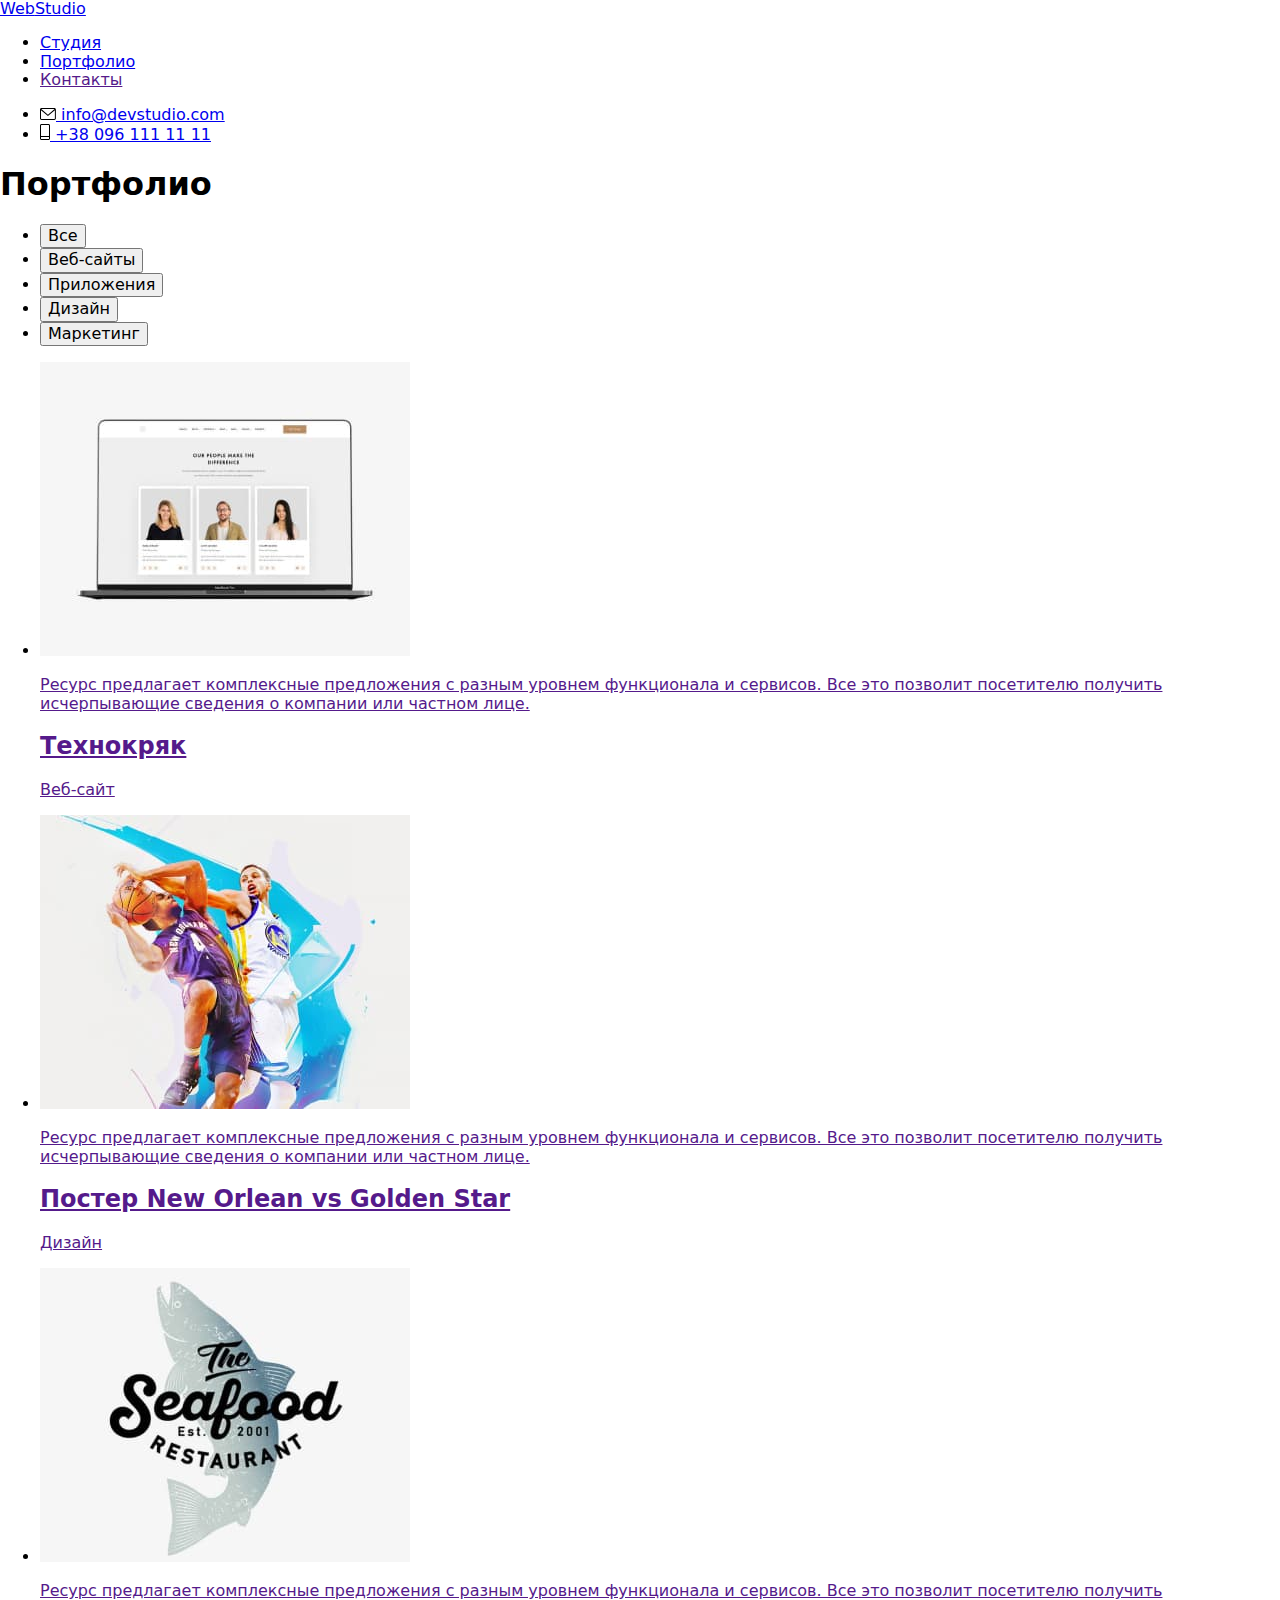
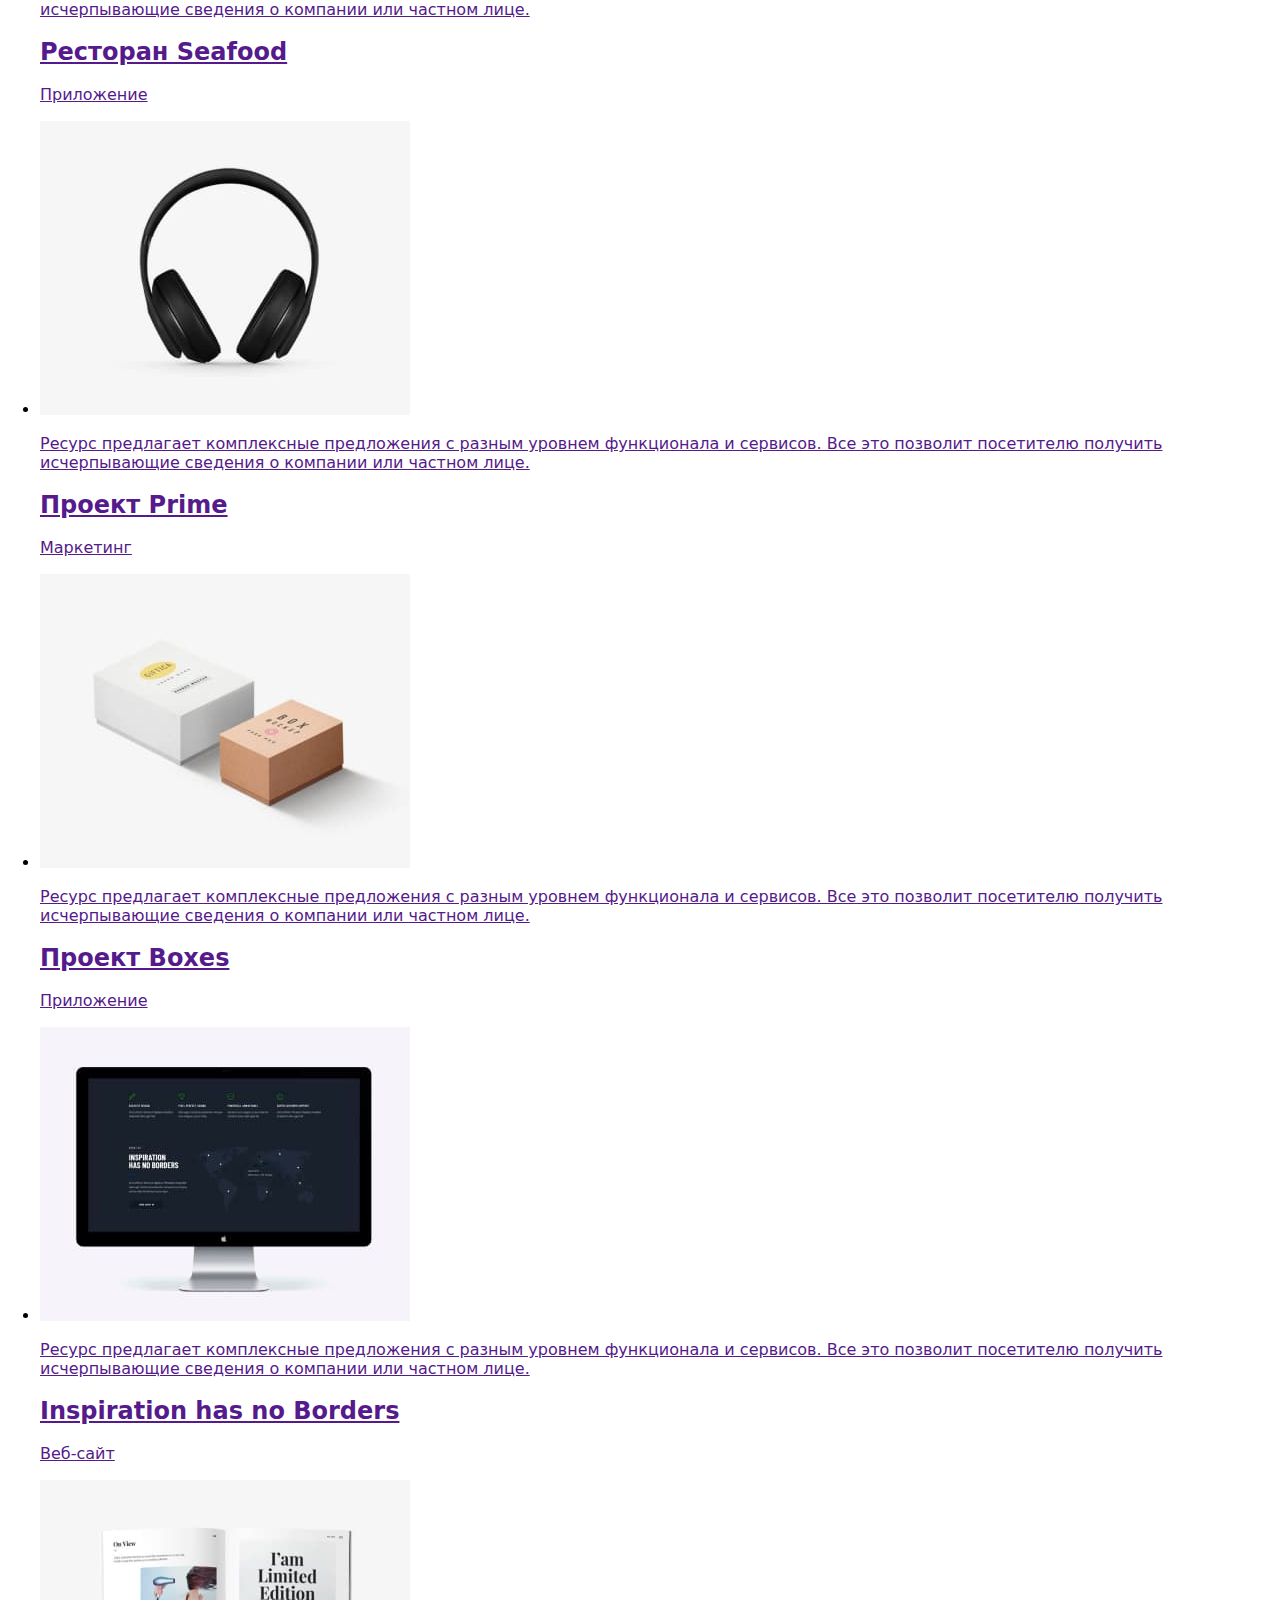
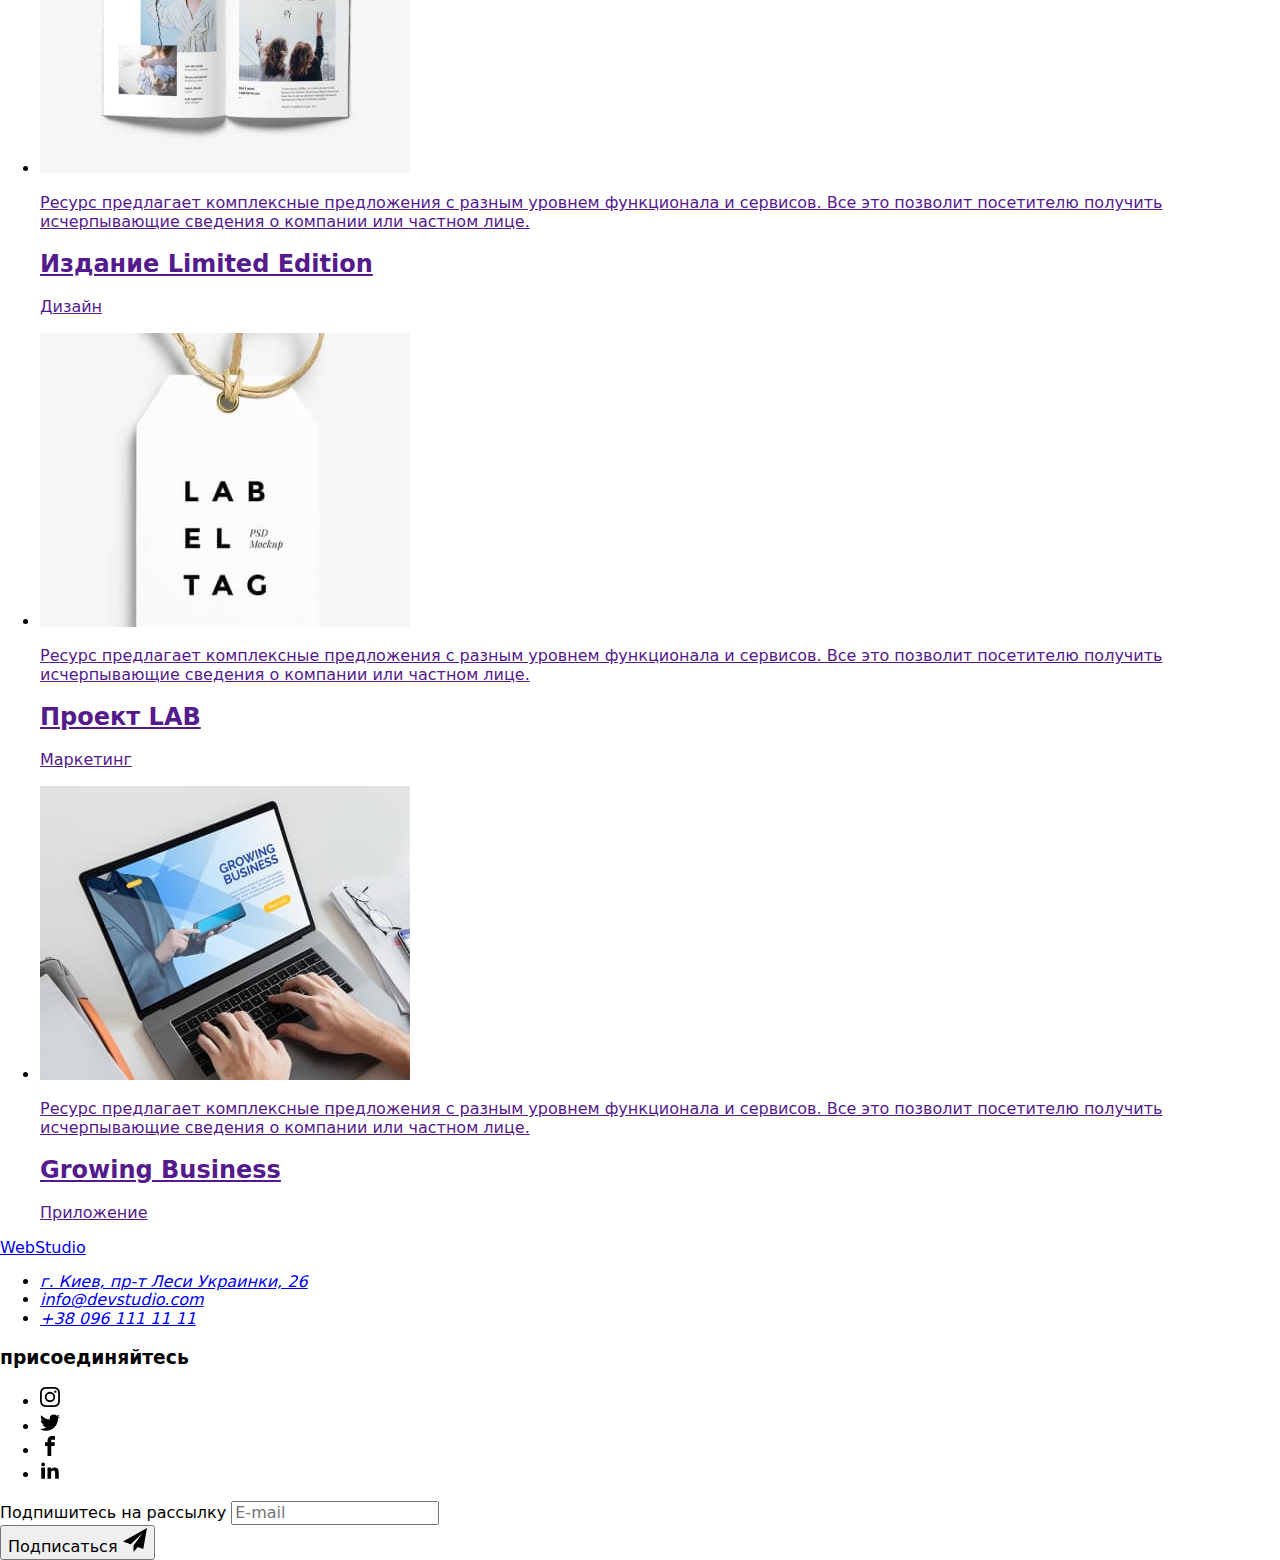
==== commit 3d33b22f: "+" ====
--- a/portfolio.html
+++ b/portfolio.html
@@ -12,35 +12,45 @@
       rel="stylesheet"
       href="https://cdnjs.cloudflare.com/ajax/libs/modern-normalize/1.1.0/modern-normalize.min.css"
     />
-    <link rel="stylesheet" href="style/styles.css" />
-    <title>goit-markup-hw-01</title>
+    <link rel="stylesheet" href="./css/portfolio.min.css" />
+    <title>WebStudio</title>
   </head>
   <body>
     <!-- Шапка -->
     <header>
       <div class="conteiner main-nav">
         <nav class="navigator">
-          <a href="./index.html" class="logo"><span class="logo-accent">Web</span>Studio</a>
-          <ul class="site-nav list">
-            <li class="item"><a href="./index.html" class="link">Студия</a></li>
-            <li class="item">
-              <a href="./portfolio.html" class="link curent">Портфолио</a>
-            </li>
-            <li class="item"><a href="" class="link">Контакты</a></li>
+          <a href="./index.html" class="logo header-logo"
+            ><span class="logo-accent">Web</span>Studio</a
+          >
+          <ul class="site-nav">
+            <li class="site-nav__item">
+              <a href="./index.html" class="site-nav__link">Студия</a>
+            </li>
+            <li class="site-nav__item">
+              <a href="./portfolio.html" class="site-nav__link curent"
+                >Портфолио</a
+              >
+            </li>
+            <li class="site-nav__item">
+              <a href="" class="site-nav__link">Контакты</a>
+            </li>
           </ul>
         </nav>
-        <ul class="site-contact list">
-          <li class="item">
-            <a href="tomail:info@devstudio.com" class="link">
-              <svg class="contact-icon" width="16" height="12">
-                <use href="./images/icons.svg/header.svg#icon-envelope-hover"></use>
+        <ul class="contact__list">
+          <li class="contact__item">
+            <a href="tomail:info@devstudio.com" class="contact__link">
+              <svg class="contact__icon" width="16" height="12">
+                <use
+                  href="./images/icons.svg/header.svg#icon-envelope-hover"
+                ></use>
               </svg>
               info@devstudio.com
             </a>
           </li>
-          <li class="item">
-            <a href="tel:+380961111111" class="link">
-              <svg class="contact-icon" width="10" height="16">
+          <li class="contact__item">
+            <a href="tel:+380961111111" class="contact__link">
+              <svg class="contact__icon" width="10" height="16">
                 <use href="./images/icons.svg/header.svg#icon-Vector-2"></use>
               </svg>
               +38 096 111 11 11</a
@@ -54,202 +64,241 @@
       <section class="section">
         <div class="conteiner">
           <h1 class="visually-hidden">Портфолио</h1>
-          <ul class="flex-buttons list">
-            <li class="item">
-              <button type="button" class="buttons">Все</button>
-            </li>
-            <li class="item">
-              <button type="button" class="buttons">Веб-сайты</button>
-            </li>
-            <li class="item">
-              <button type="button" class="buttons">Приложения</button>
-            </li>
-            <li class="item">
-              <button type="button" class="buttons">Дизайн</button>
-            </li>
-            <li class="item">
-              <button type="button" class="buttons">Маркетинг</button>
+          <ul class="buttons-list list">
+            <li class="buttons-list__item">
+              <button type="button" class="button button-portfolio">Все</button>
+            </li>
+            <li class="buttons-list__item">
+              <button type="button" class="button button-portfolio">
+                Веб-сайты
+              </button>
+            </li>
+            <li class="buttons-list__item">
+              <button type="button" class="button button-portfolio">
+                Приложения
+              </button>
+            </li>
+            <li class="buttons-list__item">
+              <button type="button" class="button button-portfolio">
+                Дизайн
+              </button>
+            </li>
+            <li class="buttons-list__item">
+              <button type="button" class="button button-portfolio">
+                Маркетинг
+              </button>
             </li>
           </ul>
 
           <ul class="list-projects list">
-            <li class="item">
-              <a href="" class="project-link">
+            <li class="list-projects__item">
+              <a href="" class="list-projects__link">
                 <div class="position-photo">
                   <img src="./images/2.1.jpg" alt="Технокряк" width="370" />
                   <div class="overlay-position">
                     <div class="position-background">
                       <p class="position-paragraf">
-                        Ресурс предлагает комплексные предложения с разным уровнем функционала и
-                        сервисов. Все это позволит посетителю получить исчерпывающие сведения о
-                        компании или частном лице.
-                      </p>
-                    </div>
-                  </div>
-                </div>
-                <div class="project-title">
-                  <h2 class="project">Технокряк</h2>
-                  <p class="diction">Веб-сайт</p>
-                </div>
-              </a>
-            </li>
-            <li class="item">
-              <a href="" class="project-link">
-                <div class="position-photo">
-                  <img src="./images/2.2.jpg" alt="Постер New Orlean vs Golden Star" width="370" />
-                  <div class="overlay-position">
-                    <div class="position-background">
-                      <p class="position-paragraf">
-                        Ресурс предлагает комплексные предложения с разным уровнем функционала и
-                        сервисов. Все это позволит посетителю получить исчерпывающие сведения о
-                        компании или частном лице.
-                      </p>
-                    </div>
-                  </div>
-                </div>
-                <div class="project-title">
-                  <h2 class="project">Постер New Orlean vs Golden Star</h2>
-                  <p class="diction">Дизайн</p>
-                </div>
-              </a>
-            </li>
-            <li class="item">
-              <a href="" class="project-link">
-                <div class="position-photo">
-                  <img src="./images/2.3.jpg" alt="Ресторан Seafood" width="370" />
-                  <div class="overlay-position">
-                    <div class="position-background">
-                      <p class="position-paragraf">
-                        Ресурс предлагает комплексные предложения с разным уровнем функционала и
-                        сервисов. Все это позволит посетителю получить исчерпывающие сведения о
-                        компании или частном лице.
-                      </p>
-                    </div>
-                  </div>
-                </div>
-                <div class="project-title">
-                  <h2 class="project">Ресторан Seafood</h2>
-                  <p class="diction">Приложение</p>
-                </div>
-              </a>
-            </li>
-            <li class="item">
-              <a href="" class="project-link">
+                        Ресурс предлагает комплексные предложения с разным
+                        уровнем функционала и сервисов. Все это позволит
+                        посетителю получить исчерпывающие сведения о компании
+                        или частном лице.
+                      </p>
+                    </div>
+                  </div>
+                </div>
+                <div class="project">
+                  <h2 class="project__title">Технокряк</h2>
+                  <p class="project__paragraf">Веб-сайт</p>
+                </div>
+              </a>
+            </li>
+            <li class="list-projects__item">
+              <a href="" class="list-projects__link">
+                <div class="position-photo">
+                  <img
+                    src="./images/2.2.jpg"
+                    alt="Постер New Orlean vs Golden Star"
+                    width="370"
+                  />
+                  <div class="overlay-position">
+                    <div class="position-background">
+                      <p class="position-paragraf">
+                        Ресурс предлагает комплексные предложения с разным
+                        уровнем функционала и сервисов. Все это позволит
+                        посетителю получить исчерпывающие сведения о компании
+                        или частном лице.
+                      </p>
+                    </div>
+                  </div>
+                </div>
+                <div class="project">
+                  <h2 class="project__title">
+                    Постер New Orlean vs Golden Star
+                  </h2>
+                  <p class="project__paragraf">Дизайн</p>
+                </div>
+              </a>
+            </li>
+            <li class="list-projects__item">
+              <a href="" class="list-projects__link">
+                <div class="position-photo">
+                  <img
+                    src="./images/2.3.jpg"
+                    alt="Ресторан Seafood"
+                    width="370"
+                  />
+                  <div class="overlay-position">
+                    <div class="position-background">
+                      <p class="position-paragraf">
+                        Ресурс предлагает комплексные предложения с разным
+                        уровнем функционала и сервисов. Все это позволит
+                        посетителю получить исчерпывающие сведения о компании
+                        или частном лице.
+                      </p>
+                    </div>
+                  </div>
+                </div>
+                <div class="project">
+                  <h2 class="project__title">Ресторан Seafood</h2>
+                  <p class="project__paragraf">Приложение</p>
+                </div>
+              </a>
+            </li>
+            <li class="list-projects__item">
+              <a href="" class="list-projects__link">
                 <div class="position-photo">
                   <img src="./images/2.4.jpg" alt="Проект Prime" width="370" />
                   <div class="overlay-position">
                     <div class="position-background">
                       <p class="position-paragraf">
-                        Ресурс предлагает комплексные предложения с разным уровнем функционала и
-                        сервисов. Все это позволит посетителю получить исчерпывающие сведения о
-                        компании или частном лице.
-                      </p>
-                    </div>
-                  </div>
-                </div>
-                <div class="project-title">
-                  <h2 class="project">Проект Prime</h2>
-                  <p class="diction">Маркетинг</p>
-                </div>
-              </a>
-            </li>
-            <li class="item">
-              <a href="" class="project-link">
+                        Ресурс предлагает комплексные предложения с разным
+                        уровнем функционала и сервисов. Все это позволит
+                        посетителю получить исчерпывающие сведения о компании
+                        или частном лице.
+                      </p>
+                    </div>
+                  </div>
+                </div>
+                <div class="project">
+                  <h2 class="project__title">Проект Prime</h2>
+                  <p class="project__paragraf">Маркетинг</p>
+                </div>
+              </a>
+            </li>
+            <li class="list-projects__item">
+              <a href="" class="list-projects__link">
                 <div class="position-photo">
                   <img src="./images/2.5.jpg" alt="Проект Boxes" width="370" />
                   <div class="overlay-position">
                     <div class="position-background">
                       <p class="position-paragraf">
-                        Ресурс предлагает комплексные предложения с разным уровнем функционала и
-                        сервисов. Все это позволит посетителю получить исчерпывающие сведения о
-                        компании или частном лице.
-                      </p>
-                    </div>
-                  </div>
-                </div>
-                <div class="project-title">
-                  <h2 class="project">Проект Boxes</h2>
-                  <p class="diction">Приложение</p>
-                </div>
-              </a>
-            </li>
-            <li class="item">
-              <a href="" class="project-link">
-                <div class="position-photo">
-                  <img src="./images/2.6.jpg" alt="Inspiration has no Borders" width="370" />
-                  <div class="overlay-position">
-                    <div class="position-background">
-                      <p class="position-paragraf">
-                        Ресурс предлагает комплексные предложения с разным уровнем функционала и
-                        сервисов. Все это позволит посетителю получить исчерпывающие сведения о
-                        компании или частном лице.
-                      </p>
-                    </div>
-                  </div>
-                </div>
-                <div class="project-title">
-                  <h2 class="project">Inspiration has no Borders</h2>
-                  <p class="diction">Веб-сайт</p>
-                </div>
-              </a>
-            </li>
-            <li class="item">
-              <a href="" class="project-link">
-                <div class="position-photo">
-                  <img src="./images/2.7.jpg" alt="Издание Limited Edition" width="370" />
-                  <div class="overlay-position">
-                    <div class="position-background">
-                      <p class="position-paragraf">
-                        Ресурс предлагает комплексные предложения с разным уровнем функционала и
-                        сервисов. Все это позволит посетителю получить исчерпывающие сведения о
-                        компании или частном лице.
-                      </p>
-                    </div>
-                  </div>
-                </div>
-                <div class="project-title">
-                  <h2 class="project">Издание Limited Edition</h2>
-                  <p class="diction">Дизайн</p>
-                </div>
-              </a>
-            </li>
-            <li class="item">
-              <a href="" class="project-link"
-                ><div class="position-photo">
+                        Ресурс предлагает комплексные предложения с разным
+                        уровнем функционала и сервисов. Все это позволит
+                        посетителю получить исчерпывающие сведения о компании
+                        или частном лице.
+                      </p>
+                    </div>
+                  </div>
+                </div>
+                <div class="project">
+                  <h2 class="project__title">Проект Boxes</h2>
+                  <p class="project__paragraf">Приложение</p>
+                </div>
+              </a>
+            </li>
+            <li class="list-projects__item">
+              <a href="" class="list-projects__link">
+                <div class="position-photo">
+                  <img
+                    src="./images/2.6.jpg"
+                    alt="Inspiration has no Borders"
+                    width="370"
+                  />
+                  <div class="overlay-position">
+                    <div class="position-background">
+                      <p class="position-paragraf">
+                        Ресурс предлагает комплексные предложения с разным
+                        уровнем функционала и сервисов. Все это позволит
+                        посетителю получить исчерпывающие сведения о компании
+                        или частном лице.
+                      </p>
+                    </div>
+                  </div>
+                </div>
+                <div class="project">
+                  <h2 class="project__title">Inspiration has no Borders</h2>
+                  <p class="project__paragraf">Веб-сайт</p>
+                </div>
+              </a>
+            </li>
+            <li class="list-projects__item">
+              <a href="" class="list-projects__link">
+                <div class="position-photo">
+                  <img
+                    src="./images/2.7.jpg"
+                    alt="Издание Limited Edition"
+                    width="370"
+                  />
+                  <div class="overlay-position">
+                    <div class="position-background">
+                      <p class="position-paragraf">
+                        Ресурс предлагает комплексные предложения с разным
+                        уровнем функционала и сервисов. Все это позволит
+                        посетителю получить исчерпывающие сведения о компании
+                        или частном лице.
+                      </p>
+                    </div>
+                  </div>
+                </div>
+                <div class="project">
+                  <h2 class="project__title">Издание Limited Edition</h2>
+                  <p class="project__paragraf">Дизайн</p>
+                </div>
+              </a>
+            </li>
+            <li class="list-projects__item">
+              <a href="" class="list-projects__link">
+                <div class="position-photo">
                   <img src="./images/2.8.jpg" alt="Проект LAB" width="370" />
                   <div class="overlay-position">
                     <div class="position-background">
                       <p class="position-paragraf">
-                        Ресурс предлагает комплексные предложения с разным уровнем функционала и
-                        сервисов. Все это позволит посетителю получить исчерпывающие сведения о
-                        компании или частном лице.
-                      </p>
-                    </div>
-                  </div>
-                </div>
-                <div class="project-title">
-                  <h2 class="project">Проект LAB</h2>
-                  <p class="diction">Маркетинг</p>
-                </div>
-              </a>
-            </li>
-            <li class="item">
-              <a href="" class="project-link"
-                ><div class="position-photo">
-                  <img src="./images/2.9.jpg" alt="Growing Business" width="370" />
-                  <div class="overlay-position">
-                    <div class="position-background">
-                      <p class="position-paragraf">
-                        Ресурс предлагает комплексные предложения с разным уровнем функционала и
-                        сервисов. Все это позволит посетителю получить исчерпывающие сведения о
-                        компании или частном лице.
-                      </p>
-                    </div>
-                  </div>
-                </div>
-                <div class="project-title">
-                  <h2 class="project">Growing Business</h2>
-                  <p class="diction">Приложение</p>
+                        Ресурс предлагает комплексные предложения с разным
+                        уровнем функционала и сервисов. Все это позволит
+                        посетителю получить исчерпывающие сведения о компании
+                        или частном лице.
+                      </p>
+                    </div>
+                  </div>
+                </div>
+                <div class="project">
+                  <h2 class="project__title">Проект LAB</h2>
+                  <p class="project__paragraf">Маркетинг</p>
+                </div>
+              </a>
+            </li>
+            <li class="list-projects__item">
+              <a href="" class="list-projects__link">
+                <div class="position-photo">
+                  <img
+                    src="./images/2.9.jpg"
+                    alt="Growing Business"
+                    width="370"
+                  />
+                  <div class="overlay-position">
+                    <div class="position-background">
+                      <p class="position-paragraf">
+                        Ресурс предлагает комплексные предложения с разным
+                        уровнем функционала и сервисов. Все это позволит
+                        посетителю получить исчерпывающие сведения о компании
+                        или частном лице.
+                      </p>
+                    </div>
+                  </div>
+                </div>
+                <div class="project">
+                  <h2 class="project__title">Growing Business</h2>
+                  <p class="project__paragraf">Приложение</p>
                 </div>
               </a>
             </li>
@@ -260,66 +309,85 @@
     <footer class="footer">
       <div class="conteiner contact-menu">
         <div>
-          <a href="./index.html" class="footer-logo"
-            ><span class="logo-accent">Web</span><span class="footer-logo-accent">Studio</span></a
+          <a href="./index.html" class="logo footer-logo"
+            ><span class="logo-accent">Web</span
+            ><span class="footer-logo-accent">Studio</span></a
           >
           <address>
             <ul class="contact-footer list">
-              <li class="item">
-                <a href="https://goo.gl/maps/BdsSgtMAJnZPHCbD8" target="_blank" class="address">
+              <li class="contact-footer__item">
+                <a
+                  href="https://goo.gl/maps/BdsSgtMAJnZPHCbD8"
+                  target="_blank"
+                  class="contact-footer__address"
+                >
                   г. Киев, пр-т Леси Украинки, 26
                 </a>
               </li>
-              <li class="item">
-                <a href="tomail:info@devstudio.com" class="link">info@devstudio.com</a>
+              <li class="contact-footer__item">
+                <a href="tomail:info@devstudio.com" class="contact-footer__link"
+                  >info@devstudio.com</a
+                >
               </li>
-              <li class="item">
-                <a href="tel:+380961111111" class="link">+38 096 111 11 11</a>
+              <li class="contact-footer__item">
+                <a href="tel:+380961111111" class="contact-footer__link"
+                  >+38 096 111 11 11</a
+                >
               </li>
             </ul>
           </address>
         </div>
         <div class="connect">
-          <h3 class="footer-social">присоединяйтесь</h3>
-          <ul class="footer-list list">
-            <li class="footer-social-item">
-              <a href="" class="footer-social-link">
+          <h3 class="connect__title">присоединяйтесь</h3>
+          <ul class="social__list list">
+            <li class="social__item--margin">
+              <a href="" class="social__link social__link--color">
                 <svg class="footer-social-logo" width="20" height="20">
-                  <use href="./images/icons.svg/sprite.svg#icon-instagram"></use></svg
+                  <use
+                    href="./images/icons.svg/sprite.svg#icon-instagram"
+                  ></use></svg
               ></a>
             </li>
-            <li class="footer-social-item">
-              <a href="" class="footer-social-link">
+            <li class="social__item--margin">
+              <a href="" class="social__link social__link--color">
                 <svg class="footer-social-logo" width="20" height="20">
-                  <use href="./images/icons.svg/sprite.svg#icon-twitter"></use></svg
+                  <use
+                    href="./images/icons.svg/sprite.svg#icon-twitter"
+                  ></use></svg
               ></a>
             </li>
-            <li class="footer-social-item">
-              <a href="" class="footer-social-link">
+            <li class="social__item--margin">
+              <a href="" class="social__link social__link--color">
                 <svg class="footer-social-logo" width="20" height="20">
-                  <use href="./images/icons.svg/sprite.svg#icon-facebook"></use></svg
+                  <use
+                    href="./images/icons.svg/sprite.svg#icon-facebook"
+                  ></use></svg
               ></a>
             </li>
-            <li class="footer-social-item">
-              <a href="" class="footer-social-link">
+            <li class="social__item--margin">
+              <a href="" class="social__link social__link--color">
                 <svg class="footer-social-logo" width="20" height="20">
-                  <use href="./images/icons.svg/sprite.svg#icon-linkedin2"></use></svg
+                  <use
+                    href="./images/icons.svg/sprite.svg#icon-linkedin2"
+                  ></use></svg
               ></a>
             </li>
           </ul>
         </div>
-        <form class="footer-form">
-          <div class="footer-mail">
-            <label for="E-mail" class="text">Подпишитесь на рассылку</label>
+        <form class="form">
+          <div class="form_mail">
+            <label for="E-mail" class="form_text"
+              >Подпишитесь на рассылку</label
+            >
             <input
-              class="footer-mail-input"
+              class="form_input"
               type="text"
               name="E-mail"
               id="E-mail"
               placeholder="E-mail"
             />
           </div>
-          <button type="submit" class="button-form">
+          <button type="submit" class="button button-form">
             Подписаться
             <svg class="icon-form" width="24" height="24">
               <use href="./images/icons.svg/modal.svg#icon-icon-send"></use>
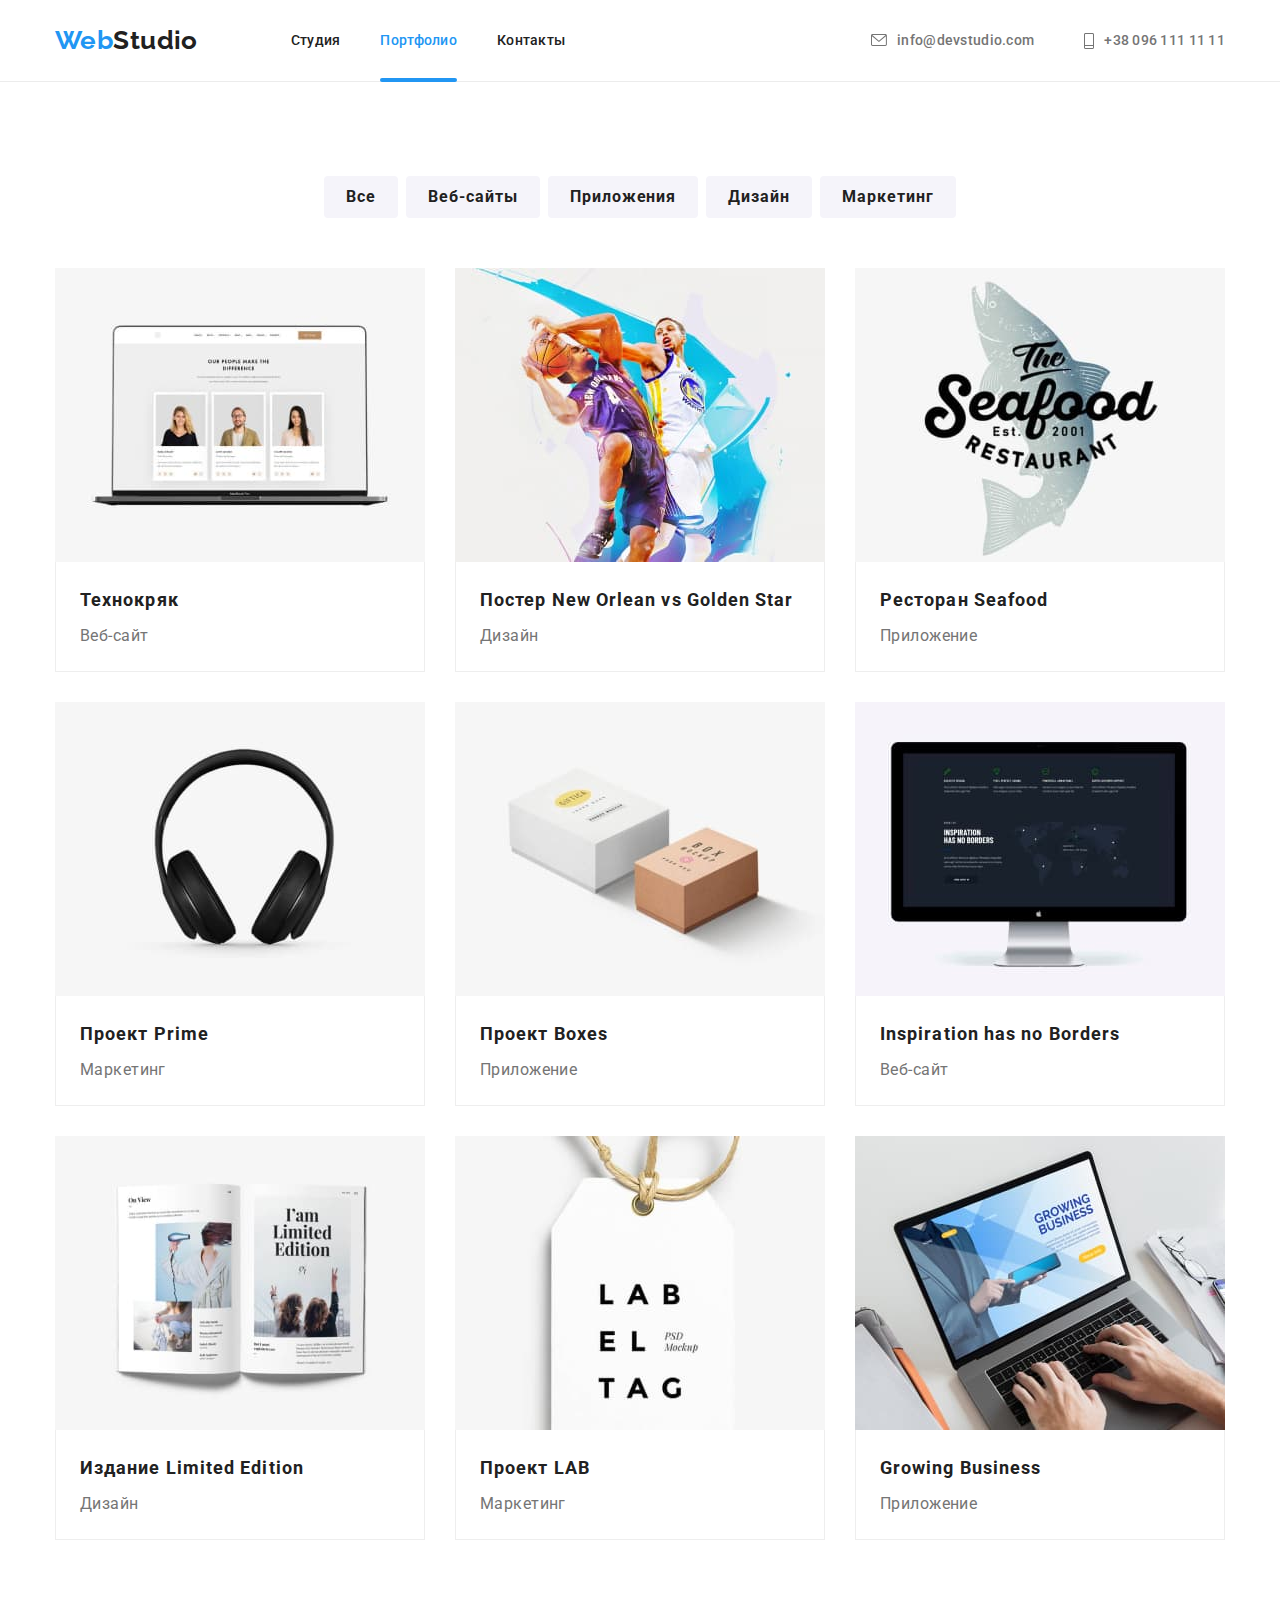
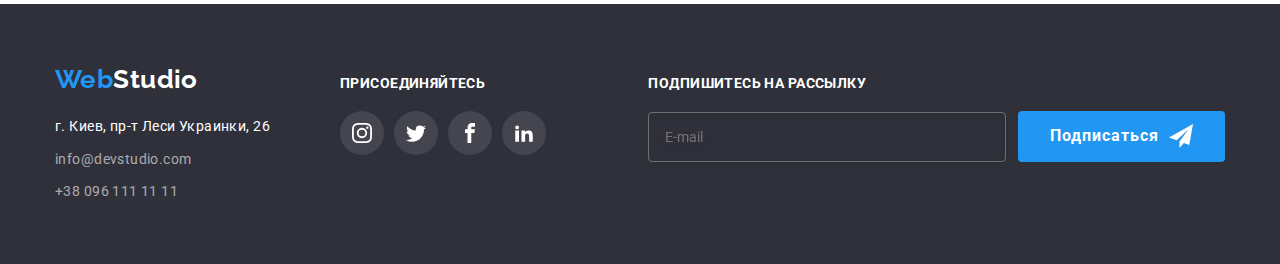
==== commit 7f340c88: "+" ====
--- a/portfolio.html
+++ b/portfolio.html
@@ -2,8 +2,14 @@
 <html lang="ru">
   <head>
     <meta charset="UTF-8" />
-    <meta http-equiv="X-UA-Compatible" content="IE=edge" />
-    <meta name="viewport" content="width=device-width, initial-scale=1.0" />
+    <meta
+      http-equiv="X-UA-Compatible"
+      content="IE=edge"
+    />
+    <meta
+      name="viewport"
+      content="width=device-width, initial-scale=1.0"
+    />
     <link
       href="https://fonts.googleapis.com/css2?family=Raleway:wght@700&family=Roboto:wght@400;500;700;900&display=swap"
       rel="stylesheet"
@@ -12,7 +18,10 @@
       rel="stylesheet"
       href="https://cdnjs.cloudflare.com/ajax/libs/modern-normalize/1.1.0/modern-normalize.min.css"
     />
-    <link rel="stylesheet" href="./css/portfolio.min.css" />
+    <link
+      rel="stylesheet"
+      href="./style/styles.css"
+    />
     <title>WebStudio</title>
   </head>
   <body>
@@ -20,27 +29,45 @@
     <header>
       <div class="conteiner main-nav">
         <nav class="navigator">
-          <a href="./index.html" class="logo header-logo"
-            ><span class="logo-accent">Web</span>Studio</a
+          <a
+            href="./index.html"
+            class="logo header-logo"
+            ><span class="logo-accent">Web</span
+            >Studio</a
           >
-          <ul class="site-nav">
+          <ul class="site-nav list">
             <li class="site-nav__item">
-              <a href="./index.html" class="site-nav__link">Студия</a>
+              <a
+                href="./index.html"
+                class="site-nav__link"
+                >Студия</a
+              >
             </li>
             <li class="site-nav__item">
-              <a href="./portfolio.html" class="site-nav__link curent"
+              <a
+                href="./portfolio.html"
+                class="site-nav__link curent"
                 >Портфолио</a
               >
             </li>
             <li class="site-nav__item">
-              <a href="" class="site-nav__link">Контакты</a>
+              <a href="" class="site-nav__link"
+                >Контакты</a
+              >
             </li>
           </ul>
         </nav>
-        <ul class="contact__list">
+        <ul class="contact__list list">
           <li class="contact__item">
-            <a href="tomail:info@devstudio.com" class="contact__link">
-              <svg class="contact__icon" width="16" height="12">
+            <a
+              href="tomail:info@devstudio.com"
+              class="contact__link"
+            >
+              <svg
+                class="contact__icon"
+                width="16"
+                height="12"
+              >
                 <use
                   href="./images/icons.svg/header.svg#icon-envelope-hover"
                 ></use>
@@ -49,9 +76,18 @@
             </a>
           </li>
           <li class="contact__item">
-            <a href="tel:+380961111111" class="contact__link">
-              <svg class="contact__icon" width="10" height="16">
-                <use href="./images/icons.svg/header.svg#icon-Vector-2"></use>
+            <a
+              href="tel:+380961111111"
+              class="contact__link"
+            >
+              <svg
+                class="contact__icon"
+                width="10"
+                height="16"
+              >
+                <use
+                  href="./images/icons.svg/header.svg#icon-Vector-2"
+                ></use>
               </svg>
               +38 096 111 11 11</a
             >
@@ -63,28 +99,47 @@
     <main>
       <section class="section">
         <div class="conteiner">
-          <h1 class="visually-hidden">Портфолио</h1>
+          <h1 class="visually-hidden">
+            Портфолио
+          </h1>
           <ul class="buttons-list list">
             <li class="buttons-list__item">
-              <button type="button" class="button button-portfolio">Все</button>
+              <button
+                type="button"
+                class="button button-portfolio"
+              >
+                Все
+              </button>
             </li>
             <li class="buttons-list__item">
-              <button type="button" class="button button-portfolio">
+              <button
+                type="button"
+                class="button button-portfolio"
+              >
                 Веб-сайты
               </button>
             </li>
             <li class="buttons-list__item">
-              <button type="button" class="button button-portfolio">
+              <button
+                type="button"
+                class="button button-portfolio"
+              >
                 Приложения
               </button>
             </li>
             <li class="buttons-list__item">
-              <button type="button" class="button button-portfolio">
+              <button
+                type="button"
+                class="button button-portfolio"
+              >
                 Дизайн
               </button>
             </li>
             <li class="buttons-list__item">
-              <button type="button" class="button button-portfolio">
+              <button
+                type="button"
+                class="button button-portfolio"
+              >
                 Маркетинг
               </button>
             </li>
@@ -92,28 +147,50 @@
 
           <ul class="list-projects list">
             <li class="list-projects__item">
-              <a href="" class="list-projects__link">
-                <div class="position-photo">
-                  <img src="./images/2.1.jpg" alt="Технокряк" width="370" />
-                  <div class="overlay-position">
-                    <div class="position-background">
-                      <p class="position-paragraf">
-                        Ресурс предлагает комплексные предложения с разным
-                        уровнем функционала и сервисов. Все это позволит
-                        посетителю получить исчерпывающие сведения о компании
-                        или частном лице.
-                      </p>
-                    </div>
-                  </div>
-                </div>
-                <div class="project">
-                  <h2 class="project__title">Технокряк</h2>
-                  <p class="project__paragraf">Веб-сайт</p>
-                </div>
-              </a>
-            </li>
-            <li class="list-projects__item">
-              <a href="" class="list-projects__link">
+              <a
+                href=""
+                class="list-projects__link"
+              >
+                <div class="position-photo">
+                  <img
+                    src="./images/2.1.jpg"
+                    alt="Технокряк"
+                    width="370"
+                  />
+                  <div class="overlay-position">
+                    <div
+                      class="position-background"
+                    >
+                      <p
+                        class="position-paragraf"
+                      >
+                        Ресурс предлагает
+                        комплексные предложения с
+                        разным уровнем функционала
+                        и сервисов. Все это
+                        позволит посетителю
+                        получить исчерпывающие
+                        сведения о компании или
+                        частном лице.
+                      </p>
+                    </div>
+                  </div>
+                </div>
+                <div class="project">
+                  <h2 class="project__title">
+                    Технокряк
+                  </h2>
+                  <p class="project__paragraf">
+                    Веб-сайт
+                  </p>
+                </div>
+              </a>
+            </li>
+            <li class="list-projects__item">
+              <a
+                href=""
+                class="list-projects__link"
+              >
                 <div class="position-photo">
                   <img
                     src="./images/2.2.jpg"
@@ -121,26 +198,40 @@
                     width="370"
                   />
                   <div class="overlay-position">
-                    <div class="position-background">
-                      <p class="position-paragraf">
-                        Ресурс предлагает комплексные предложения с разным
-                        уровнем функционала и сервисов. Все это позволит
-                        посетителю получить исчерпывающие сведения о компании
-                        или частном лице.
-                      </p>
-                    </div>
-                  </div>
-                </div>
-                <div class="project">
-                  <h2 class="project__title">
-                    Постер New Orlean vs Golden Star
-                  </h2>
-                  <p class="project__paragraf">Дизайн</p>
-                </div>
-              </a>
-            </li>
-            <li class="list-projects__item">
-              <a href="" class="list-projects__link">
+                    <div
+                      class="position-background"
+                    >
+                      <p
+                        class="position-paragraf"
+                      >
+                        Ресурс предлагает
+                        комплексные предложения с
+                        разным уровнем функционала
+                        и сервисов. Все это
+                        позволит посетителю
+                        получить исчерпывающие
+                        сведения о компании или
+                        частном лице.
+                      </p>
+                    </div>
+                  </div>
+                </div>
+                <div class="project">
+                  <h2 class="project__title">
+                    Постер New Orlean vs Golden
+                    Star
+                  </h2>
+                  <p class="project__paragraf">
+                    Дизайн
+                  </p>
+                </div>
+              </a>
+            </li>
+            <li class="list-projects__item">
+              <a
+                href=""
+                class="list-projects__link"
+              >
                 <div class="position-photo">
                   <img
                     src="./images/2.3.jpg"
@@ -148,66 +239,119 @@
                     width="370"
                   />
                   <div class="overlay-position">
-                    <div class="position-background">
-                      <p class="position-paragraf">
-                        Ресурс предлагает комплексные предложения с разным
-                        уровнем функционала и сервисов. Все это позволит
-                        посетителю получить исчерпывающие сведения о компании
-                        или частном лице.
-                      </p>
-                    </div>
-                  </div>
-                </div>
-                <div class="project">
-                  <h2 class="project__title">Ресторан Seafood</h2>
-                  <p class="project__paragraf">Приложение</p>
-                </div>
-              </a>
-            </li>
-            <li class="list-projects__item">
-              <a href="" class="list-projects__link">
-                <div class="position-photo">
-                  <img src="./images/2.4.jpg" alt="Проект Prime" width="370" />
-                  <div class="overlay-position">
-                    <div class="position-background">
-                      <p class="position-paragraf">
-                        Ресурс предлагает комплексные предложения с разным
-                        уровнем функционала и сервисов. Все это позволит
-                        посетителю получить исчерпывающие сведения о компании
-                        или частном лице.
-                      </p>
-                    </div>
-                  </div>
-                </div>
-                <div class="project">
-                  <h2 class="project__title">Проект Prime</h2>
-                  <p class="project__paragraf">Маркетинг</p>
-                </div>
-              </a>
-            </li>
-            <li class="list-projects__item">
-              <a href="" class="list-projects__link">
-                <div class="position-photo">
-                  <img src="./images/2.5.jpg" alt="Проект Boxes" width="370" />
-                  <div class="overlay-position">
-                    <div class="position-background">
-                      <p class="position-paragraf">
-                        Ресурс предлагает комплексные предложения с разным
-                        уровнем функционала и сервисов. Все это позволит
-                        посетителю получить исчерпывающие сведения о компании
-                        или частном лице.
-                      </p>
-                    </div>
-                  </div>
-                </div>
-                <div class="project">
-                  <h2 class="project__title">Проект Boxes</h2>
-                  <p class="project__paragraf">Приложение</p>
-                </div>
-              </a>
-            </li>
-            <li class="list-projects__item">
-              <a href="" class="list-projects__link">
+                    <div
+                      class="position-background"
+                    >
+                      <p
+                        class="position-paragraf"
+                      >
+                        Ресурс предлагает
+                        комплексные предложения с
+                        разным уровнем функционала
+                        и сервисов. Все это
+                        позволит посетителю
+                        получить исчерпывающие
+                        сведения о компании или
+                        частном лице.
+                      </p>
+                    </div>
+                  </div>
+                </div>
+                <div class="project">
+                  <h2 class="project__title">
+                    Ресторан Seafood
+                  </h2>
+                  <p class="project__paragraf">
+                    Приложение
+                  </p>
+                </div>
+              </a>
+            </li>
+            <li class="list-projects__item">
+              <a
+                href=""
+                class="list-projects__link"
+              >
+                <div class="position-photo">
+                  <img
+                    src="./images/2.4.jpg"
+                    alt="Проект Prime"
+                    width="370"
+                  />
+                  <div class="overlay-position">
+                    <div
+                      class="position-background"
+                    >
+                      <p
+                        class="position-paragraf"
+                      >
+                        Ресурс предлагает
+                        комплексные предложения с
+                        разным уровнем функционала
+                        и сервисов. Все это
+                        позволит посетителю
+                        получить исчерпывающие
+                        сведения о компании или
+                        частном лице.
+                      </p>
+                    </div>
+                  </div>
+                </div>
+                <div class="project">
+                  <h2 class="project__title">
+                    Проект Prime
+                  </h2>
+                  <p class="project__paragraf">
+                    Маркетинг
+                  </p>
+                </div>
+              </a>
+            </li>
+            <li class="list-projects__item">
+              <a
+                href=""
+                class="list-projects__link"
+              >
+                <div class="position-photo">
+                  <img
+                    src="./images/2.5.jpg"
+                    alt="Проект Boxes"
+                    width="370"
+                  />
+                  <div class="overlay-position">
+                    <div
+                      class="position-background"
+                    >
+                      <p
+                        class="position-paragraf"
+                      >
+                        Ресурс предлагает
+                        комплексные предложения с
+                        разным уровнем функционала
+                        и сервисов. Все это
+                        позволит посетителю
+                        получить исчерпывающие
+                        сведения о компании или
+                        частном лице.
+                      </p>
+                    </div>
+                  </div>
+                </div>
+                <div class="project">
+                  <h2 class="project__title">
+                    Проект Boxes
+                  </h2>
+                  <p class="project__paragraf">
+                    Приложение
+                  </p>
+                </div>
+              </a>
+            </li>
+            <li class="list-projects__item">
+              <a
+                href=""
+                class="list-projects__link"
+              >
                 <div class="position-photo">
                   <img
                     src="./images/2.6.jpg"
@@ -215,24 +359,39 @@
                     width="370"
                   />
                   <div class="overlay-position">
-                    <div class="position-background">
-                      <p class="position-paragraf">
-                        Ресурс предлагает комплексные предложения с разным
-                        уровнем функционала и сервисов. Все это позволит
-                        посетителю получить исчерпывающие сведения о компании
-                        или частном лице.
-                      </p>
-                    </div>
-                  </div>
-                </div>
-                <div class="project">
-                  <h2 class="project__title">Inspiration has no Borders</h2>
-                  <p class="project__paragraf">Веб-сайт</p>
-                </div>
-              </a>
-            </li>
-            <li class="list-projects__item">
-              <a href="" class="list-projects__link">
+                    <div
+                      class="position-background"
+                    >
+                      <p
+                        class="position-paragraf"
+                      >
+                        Ресурс предлагает
+                        комплексные предложения с
+                        разным уровнем функционала
+                        и сервисов. Все это
+                        позволит посетителю
+                        получить исчерпывающие
+                        сведения о компании или
+                        частном лице.
+                      </p>
+                    </div>
+                  </div>
+                </div>
+                <div class="project">
+                  <h2 class="project__title">
+                    Inspiration has no Borders
+                  </h2>
+                  <p class="project__paragraf">
+                    Веб-сайт
+                  </p>
+                </div>
+              </a>
+            </li>
+            <li class="list-projects__item">
+              <a
+                href=""
+                class="list-projects__link"
+              >
                 <div class="position-photo">
                   <img
                     src="./images/2.7.jpg"
@@ -240,45 +399,79 @@
                     width="370"
                   />
                   <div class="overlay-position">
-                    <div class="position-background">
-                      <p class="position-paragraf">
-                        Ресурс предлагает комплексные предложения с разным
-                        уровнем функционала и сервисов. Все это позволит
-                        посетителю получить исчерпывающие сведения о компании
-                        или частном лице.
-                      </p>
-                    </div>
-                  </div>
-                </div>
-                <div class="project">
-                  <h2 class="project__title">Издание Limited Edition</h2>
-                  <p class="project__paragraf">Дизайн</p>
-                </div>
-              </a>
-            </li>
-            <li class="list-projects__item">
-              <a href="" class="list-projects__link">
-                <div class="position-photo">
-                  <img src="./images/2.8.jpg" alt="Проект LAB" width="370" />
-                  <div class="overlay-position">
-                    <div class="position-background">
-                      <p class="position-paragraf">
-                        Ресурс предлагает комплексные предложения с разным
-                        уровнем функционала и сервисов. Все это позволит
-                        посетителю получить исчерпывающие сведения о компании
-                        или частном лице.
-                      </p>
-                    </div>
-                  </div>
-                </div>
-                <div class="project">
-                  <h2 class="project__title">Проект LAB</h2>
-                  <p class="project__paragraf">Маркетинг</p>
-                </div>
-              </a>
-            </li>
-            <li class="list-projects__item">
-              <a href="" class="list-projects__link">
+                    <div
+                      class="position-background"
+                    >
+                      <p
+                        class="position-paragraf"
+                      >
+                        Ресурс предлагает
+                        комплексные предложения с
+                        разным уровнем функционала
+                        и сервисов. Все это
+                        позволит посетителю
+                        получить исчерпывающие
+                        сведения о компании или
+                        частном лице.
+                      </p>
+                    </div>
+                  </div>
+                </div>
+                <div class="project">
+                  <h2 class="project__title">
+                    Издание Limited Edition
+                  </h2>
+                  <p class="project__paragraf">
+                    Дизайн
+                  </p>
+                </div>
+              </a>
+            </li>
+            <li class="list-projects__item">
+              <a
+                href=""
+                class="list-projects__link"
+              >
+                <div class="position-photo">
+                  <img
+                    src="./images/2.8.jpg"
+                    alt="Проект LAB"
+                    width="370"
+                  />
+                  <div class="overlay-position">
+                    <div
+                      class="position-background"
+                    >
+                      <p
+                        class="position-paragraf"
+                      >
+                        Ресурс предлагает
+                        комплексные предложения с
+                        разным уровнем функционала
+                        и сервисов. Все это
+                        позволит посетителю
+                        получить исчерпывающие
+                        сведения о компании или
+                        частном лице.
+                      </p>
+                    </div>
+                  </div>
+                </div>
+                <div class="project">
+                  <h2 class="project__title">
+                    Проект LAB
+                  </h2>
+                  <p class="project__paragraf">
+                    Маркетинг
+                  </p>
+                </div>
+              </a>
+            </li>
+            <li class="list-projects__item">
+              <a
+                href=""
+                class="list-projects__link"
+              >
                 <div class="position-photo">
                   <img
                     src="./images/2.9.jpg"
@@ -286,19 +479,31 @@
                     width="370"
                   />
                   <div class="overlay-position">
-                    <div class="position-background">
-                      <p class="position-paragraf">
-                        Ресурс предлагает комплексные предложения с разным
-                        уровнем функционала и сервисов. Все это позволит
-                        посетителю получить исчерпывающие сведения о компании
-                        или частном лице.
-                      </p>
-                    </div>
-                  </div>
-                </div>
-                <div class="project">
-                  <h2 class="project__title">Growing Business</h2>
-                  <p class="project__paragraf">Приложение</p>
+                    <div
+                      class="position-background"
+                    >
+                      <p
+                        class="position-paragraf"
+                      >
+                        Ресурс предлагает
+                        комплексные предложения с
+                        разным уровнем функционала
+                        и сервисов. Все это
+                        позволит посетителю
+                        получить исчерпывающие
+                        сведения о компании или
+                        частном лице.
+                      </p>
+                    </div>
+                  </div>
+                </div>
+                <div class="project">
+                  <h2 class="project__title">
+                    Growing Business
+                  </h2>
+                  <p class="project__paragraf">
+                    Приложение
+                  </p>
                 </div>
               </a>
             </li>
@@ -309,9 +514,13 @@
     <footer class="footer">
       <div class="conteiner contact-menu">
         <div>
-          <a href="./index.html" class="logo footer-logo"
+          <a
+            href="./index.html"
+            class="logo footer-logo"
             ><span class="logo-accent">Web</span
-            ><span class="footer-logo-accent">Studio</span></a
+            ><span class="footer-logo-accent"
+              >Studio</span
+            ></a
           >
           <address>
             <ul class="contact-footer list">
@@ -325,12 +534,16 @@
                 </a>
               </li>
               <li class="contact-footer__item">
-                <a href="tomail:info@devstudio.com" class="contact-footer__link"
+                <a
+                  href="tomail:info@devstudio.com"
+                  class="contact-footer__link"
                   >info@devstudio.com</a
                 >
               </li>
               <li class="contact-footer__item">
-                <a href="tel:+380961111111" class="contact-footer__link"
+                <a
+                  href="tel:+380961111111"
+                  class="contact-footer__link"
                   >+38 096 111 11 11</a
                 >
               </li>
@@ -338,35 +551,65 @@
           </address>
         </div>
         <div class="connect">
-          <h3 class="connect__title">присоединяйтесь</h3>
+          <h3 class="connect__title">
+            присоединяйтесь
+          </h3>
           <ul class="social__list list">
             <li class="social__item--margin">
-              <a href="" class="social__link social__link--color">
-                <svg class="footer-social-logo" width="20" height="20">
+              <a
+                href=""
+                class="social__link social__link--color"
+              >
+                <svg
+                  class="footer-social-logo"
+                  width="20"
+                  height="20"
+                >
                   <use
                     href="./images/icons.svg/sprite.svg#icon-instagram"
                   ></use></svg
               ></a>
             </li>
             <li class="social__item--margin">
-              <a href="" class="social__link social__link--color">
-                <svg class="footer-social-logo" width="20" height="20">
+              <a
+                href=""
+                class="social__link social__link--color"
+              >
+                <svg
+                  class="footer-social-logo"
+                  width="20"
+                  height="20"
+                >
                   <use
                     href="./images/icons.svg/sprite.svg#icon-twitter"
                   ></use></svg
               ></a>
             </li>
             <li class="social__item--margin">
-              <a href="" class="social__link social__link--color">
-                <svg class="footer-social-logo" width="20" height="20">
+              <a
+                href=""
+                class="social__link social__link--color"
+              >
+                <svg
+                  class="footer-social-logo"
+                  width="20"
+                  height="20"
+                >
                   <use
                     href="./images/icons.svg/sprite.svg#icon-facebook"
                   ></use></svg
               ></a>
             </li>
             <li class="social__item--margin">
-              <a href="" class="social__link social__link--color">
-                <svg class="footer-social-logo" width="20" height="20">
+              <a
+                href=""
+                class="social__link social__link--color"
+              >
+                <svg
+                  class="footer-social-logo"
+                  width="20"
+                  height="20"
+                >
                   <use
                     href="./images/icons.svg/sprite.svg#icon-linkedin2"
                   ></use></svg
@@ -387,10 +630,19 @@
               placeholder="E-mail"
             />
           </div>
-          <button type="submit" class="button button-form">
+          <button
+            type="submit"
+            class="button button-form"
+          >
             Подписаться
-            <svg class="icon-form" width="24" height="24">
-              <use href="./images/icons.svg/modal.svg#icon-icon-send"></use>
+            <svg
+              class="icon-form"
+              width="24"
+              height="24"
+            >
+              <use
+                href="./images/icons.svg/modal.svg#icon-icon-send"
+              ></use>
             </svg>
           </button>
         </form>
--- a/style/styles.css
+++ b/style/styles.css
@@ -0,0 +1,917 @@
+:root {
+  --primary-text-color: #757575;
+  --accent-color: #2196f3;
+  --text-title-color: #212121;
+  --text-bottons-color: white;
+}
+
+.visually-hidden {
+  position: absolute;
+  white-space: nowrap;
+  width: 1px;
+  height: 1px;
+  overflow: hidden;
+  border: 0;
+  padding: 0;
+  clip: rect(0 0 0 0);
+  clip-path: inset(50%);
+  margin: -1px;
+}
+body {
+  background-color: white;
+  color: var(--primary-text-color);
+  font-family: 'Roboto', sans-serif;
+  font-size: 14px;
+  letter-spacing: 0.03em;
+}
+
+h1,
+h2,
+h3,
+h4,
+h5,
+h6,
+p {
+  padding: 0;
+  margin: 0;
+}
+.list {
+  list-style: none;
+  padding: 0;
+  margin: 0;
+}
+
+.conteiner {
+  width: 1200px;
+  padding-left: 15px;
+  padding-right: 15px;
+  margin-left: auto;
+  margin-right: auto;
+}
+
+.section {
+  padding-top: 94px;
+  padding-bottom: 94px;
+}
+
+img {
+  display: block;
+}
+
+.title {
+  color: var(--text-title-color);
+  margin-bottom: 50px;
+  font-weight: 700;
+  font-size: 36px;
+  line-height: 1.2;
+  text-align: center;
+}
+
+/* Logo */
+.logo {
+  display: block;
+  color: var(--text-title-color);
+  font-family: Raleway;
+  font-style: normal;
+  font-weight: 700;
+  font-size: 26px;
+  line-height: 31px;
+  text-decoration: none;
+}
+
+.header-logo {
+  padding-top: 25px;
+  padding-bottom: 25px;
+  margin-left: auto;
+}
+.logo-accent {
+  color: var(--accent-color);
+}
+
+/* Site-nav */
+header {
+  border-bottom: 1px solid #ececec;
+}
+.main-nav {
+  display: flex;
+  align-items: center;
+}
+
+.navigator {
+  display: flex;
+  align-items: center;
+}
+
+.site-nav {
+  display: flex;
+  margin-left: 93px;
+  align-items: center;
+}
+
+.site-nav__link {
+  padding-top: 32px;
+  padding-bottom: 32px;
+  color: var(--text-title-color);
+  font-weight: 500;
+  font-size: 14px;
+  line-height: 1.1;
+  letter-spacing: 0.02em;
+  text-decoration: none;
+  align-items: center;
+  transition: color 250ms
+    cubic-bezier(0.4, 0, 0.2, 1);
+}
+.site-nav__item:not(:last-child) {
+  margin-right: 40px;
+}
+
+.site-nav__link:hover,
+.site-nav__link:focus {
+  color: var(--accent-color);
+}
+.site-nav__link.curent {
+  color: var(--accent-color);
+}
+
+.site-nav__link.curent {
+  position: relative;
+}
+
+.curent::after {
+  position: absolute;
+  content: '';
+  left: 0;
+  bottom: -2px;
+  width: 100%;
+  height: 4px;
+  border-radius: 2px;
+  background-color: var(--accent-color);
+}
+
+.contact__list {
+  display: flex;
+  margin-left: auto;
+  align-items: center;
+}
+.contact__item:not(:last-child) {
+  margin-right: 50px;
+}
+
+.contact__link {
+  display: flex;
+  align-items: center;
+  padding-top: 32px;
+  padding-bottom: 32px;
+
+  color: var(--primary-text-color);
+  font-weight: 500;
+  font-size: 14px;
+  line-height: 1.1;
+  letter-spacing: 0.02em;
+  text-decoration: none;
+  transition: color 250ms
+    cubic-bezier(0.4, 0, 0.2, 1);
+}
+
+.contact__link:hover,
+.contact__link:focus {
+  color: var(--accent-color);
+}
+
+.contact__icon {
+  align-items: center;
+  margin-right: 10px;
+  fill: currentColor;
+}
+
+/* страничка index.html */
+/* Hero */
+
+.hero {
+  text-align: center;
+  max-width: 1600px;
+  height: 480;
+  margin-left: auto;
+  margin-right: auto;
+  background-image: linear-gradient(
+      to top,
+      rgba(47, 48, 58, 0.4),
+      rgba(47, 48, 58, 0.4)
+    ),
+    url(../images/Hero.jpg);
+  background-repeat: no-repeat;
+  background-position: center;
+  padding-top: 200px;
+  padding-bottom: 200px;
+}
+.button {
+  padding: 10px 32px;
+  font-weight: 700;
+  font-size: 16px;
+  line-height: 1.9;
+  display: inline-block;
+  letter-spacing: 0.06em;
+  color: var(--text-bottons-color);
+  background-color: var(--accent-color);
+  border-radius: 4px;
+  border: none;
+  transition: box-shadow 250ms
+    cubic-bezier(0.4, 0, 0.2, 1);
+  cursor: pointer;
+}
+
+.button:hover,
+.button:focus {
+  box-shadow: inset 0px 0px 4px 4px
+    rgba(0, 0, 0, 0.15);
+}
+
+.hero_title {
+  font-size: 44px;
+  line-height: 1.4;
+  letter-spacing: 0.06em;
+  text-transform: uppercase;
+  color: var(--text-bottons-color);
+  margin-top: 0;
+  margin-bottom: 30px;
+}
+
+/* peculiarities */
+
+.feature__list {
+  display: flex;
+  flex-direction: row;
+}
+
+.feature__item:not(:last-child) {
+  margin-right: 30px;
+}
+
+.feature-conteiner {
+  background: #f5f4fa;
+  border-radius: 4px;
+  width: 270px;
+  height: 120px;
+  margin-bottom: 30px;
+  display: flex;
+  align-items: center;
+  justify-content: center;
+}
+
+.feature-conteiner__icon {
+  align-items: center;
+}
+
+.feature-conteiner__title {
+  margin-top: 0;
+  margin-bottom: 10px;
+  color: var(--text-title-color);
+  font-weight: 700;
+  font-size: 14px;
+  line-height: 1.1;
+  letter-spacing: 0.03em;
+  text-transform: uppercase;
+}
+
+.feature-conteiner__paragraf {
+  width: 270px;
+  font-size: 14px;
+  line-height: 1.7;
+  margin-top: 0;
+  margin-bottom: 0;
+}
+
+/* About */
+.padding {
+  padding-top: 0;
+}
+
+.about__list {
+  display: flex;
+  flex-direction: row;
+}
+
+.about__item:not(:last-child) {
+  margin-right: 30px;
+}
+
+.about__item {
+  position: relative;
+}
+
+.photo-text {
+  position: absolute;
+  width: 100%;
+  height: 70px;
+  display: flex;
+  justify-content: center;
+  align-items: center;
+  bottom: 0;
+  background-color: rgba(47, 48, 58, 0.8);
+}
+.photo-paragraf {
+  font-weight: 700;
+  font-size: 14px;
+  line-height: 1.2;
+  text-align: center;
+  letter-spacing: 0.03em;
+  text-transform: uppercase;
+  color: white;
+}
+/* About team */
+
+.about-team {
+  background: #f5f4fa;
+}
+
+.team__list {
+  display: flex;
+  flex-direction: row;
+}
+
+.team__item {
+  background-color: var(--text-bottons-color);
+  box-shadow: 0px 1px 3px rgba(0, 0, 0, 0.12),
+    0px 1px 1px rgba(0, 0, 0, 0.14),
+    0px 2px 1px rgba(0, 0, 0, 0.2);
+  border-radius: 0px 0px 4px 4px;
+}
+.team__item:not(:last-child) {
+  margin-right: 30px;
+}
+.team__name {
+  color: var(--text-title-color);
+  margin-top: 30px;
+  margin-bottom: 10px;
+  font-weight: 500;
+  font-size: 16px;
+  line-height: 1.2;
+  text-align: center;
+}
+
+.team__profession {
+  color: var(--primary-text-color);
+  margin-top: 0;
+  margin-bottom: 16px;
+  font-size: 16px;
+  line-height: 1.1;
+  text-align: center;
+}
+
+.social__list {
+  display: flex;
+  margin-bottom: 30px;
+  justify-content: center;
+}
+
+.social__item:not(:last-child) {
+  margin-right: 10px;
+}
+
+.social__link {
+  width: 44px;
+  height: 44px;
+  display: flex;
+  justify-content: center;
+  align-items: center;
+  color: #afb1b8;
+  border-radius: 50%;
+  transition: background-color 250ms
+      cubic-bezier(0.4, 0, 0.2, 1),
+    border-radius 250ms
+      cubic-bezier(0.4, 0, 0.2, 1);
+}
+
+.social__link:hover,
+.social__link:focus {
+  color: var(--text-bottons-color);
+  background-color: var(--accent-color);
+  border-radius: 50%;
+}
+
+.social__logo {
+  fill: currentColor;
+}
+
+/* Compay */
+
+.company__list {
+  display: flex;
+}
+
+.company__item:not(:last-child) {
+  margin-right: 30px;
+}
+
+.company__link {
+  display: flex;
+  justify-content: center;
+  align-items: center;
+  color: #afb1b8;
+  border: 1px solid var(--primary-text-color);
+  border-radius: 4px;
+  width: 170px;
+  height: 92px;
+
+  transition: border 250ms
+      cubic-bezier(0.4, 0, 0.2, 1),
+    color 250ms cubic-bezier(0.4, 0, 0.2, 1);
+}
+
+.company__link:hover,
+.company__link:focus {
+  color: var(--accent-color);
+  border: 1px solid var(--accent-color);
+}
+
+.company__icon {
+  fill: currentColor;
+}
+
+/* footer */
+
+.footer {
+  background-color: #2f303a;
+  padding-top: 60px;
+  padding-bottom: 60px;
+}
+
+.contact-menu {
+  display: flex;
+  align-items: baseline;
+}
+
+.footer-logo {
+  margin-bottom: 20px;
+}
+.footer-logo-accent {
+  color: var(--text-bottons-color);
+}
+
+.contact-footer__item:not(:last-child) {
+  margin-bottom: 9px;
+}
+
+.contact-footer__link {
+  font-size: 14px;
+  line-height: 1.7;
+  color: rgba(255, 255, 255, 0.6);
+  text-decoration: none;
+  font-style: normal;
+  transition: color 250ms
+    cubic-bezier(0.4, 0, 0.2, 1);
+}
+
+.contact-footer__link:hover,
+.contact-footer__link:focus {
+  color: var(--accent-color);
+}
+
+.contact-footer__address {
+  font-style: normal;
+  text-decoration: none;
+  font-size: 14px;
+  line-height: 1.7;
+  color: var(--text-bottons-color);
+}
+
+.connect {
+  margin-left: 70px;
+}
+
+.connect__title {
+  font-family: 'Roboto';
+  font-weight: 700;
+  font-size: 14px;
+  line-height: 16px;
+  letter-spacing: 0.03em;
+  color: var(--text-bottons-color);
+  text-transform: uppercase;
+  margin-bottom: 20px;
+}
+
+.social__item--margin:not(:last-child) {
+  margin-right: 10px;
+}
+
+.social__link--color {
+  background: rgba(255, 255, 255, 0.1);
+  transition: background-color 250ms
+    cubic-bezier(0.4, 0, 0.2, 1);
+}
+
+.footer-social-logo {
+  fill: var(--text-bottons-color);
+}
+
+.form {
+  display: flex;
+  margin-left: auto;
+  align-items: flex-end;
+}
+
+.form_mail {
+  display: flex;
+  flex-direction: column;
+  margin-right: 12px;
+}
+
+.form_text {
+  margin-bottom: 20px;
+  font-weight: 700;
+  font-size: 14px;
+  line-height: 1.2;
+  letter-spacing: 0.03em;
+  text-transform: uppercase;
+  color: #ffffff;
+}
+
+.form_input {
+  height: 50px;
+  width: 358px;
+  padding-left: 16px;
+  background-color: transparent;
+  border: 1px solid rgba(255, 255, 255, 0.3);
+  filter: drop-shadow(
+    0px 4px 4px rgba(0, 0, 0, 0.15)
+  );
+  border-radius: 4px;
+  color: rgba(255, 255, 255, 0.6);
+  outline: none;
+  transition: border-color 250ms
+    cubic-bezier(0.4, 0, 0.2, 1);
+}
+
+.footer-mail-input:hover,
+.footer-mail-input:focus {
+  border-color: var(--accent-color);
+}
+
+.footer-mail input::placeholder {
+  font-weight: 400;
+  font-size: 16px;
+  line-height: 1.25;
+  letter-spacing: 0.03em;
+  color: rgba(255, 255, 255, 0.6);
+}
+
+.button-form {
+  display: flex;
+  justify-content: center;
+  align-items: center;
+}
+
+.icon-form {
+  margin-left: 10px;
+  fill: currentColor;
+}
+/* portfolio.html */
+
+.buttons-list {
+  display: flex;
+  justify-content: center;
+  margin-top: 0;
+  margin-bottom: 50px;
+}
+.buttons-list__item:not(:last-child) {
+  margin-right: 8px;
+}
+
+.button-portfolio {
+  padding: 6px 22px;
+  color: var(--text-title-color);
+  background-color: #f5f4fa;
+  transition: color 250ms
+      cubic-bezier(0.4, 0, 0.2, 1),
+    background-color 250ms
+      cubic-bezier(0.4, 0, 0.2, 1),
+    box-shadow 250ms cubic-bezier(0.4, 0, 0.2, 1);
+}
+
+.button-portfolio:hover,
+.button-portfolio:focus {
+  color: var(--text-bottons-color);
+  background-color: var(--accent-color);
+  box-shadow: 0px 3px 1px rgba(0, 0, 0, 0.1),
+    0px 1px 2px rgba(0, 0, 0, 0.08),
+    0px 2px 2px rgba(0, 0, 0, 0.12);
+}
+
+.list-projects {
+  display: flex;
+  flex-wrap: wrap;
+  margin-right: -30px;
+  margin-bottom: -30px;
+}
+
+.list-projects__item {
+  flex-basis: calc(100% / 3 - 30px);
+  margin-right: 30px;
+  margin-bottom: 30px;
+}
+
+.list-projects__item:nth-child(3n + 3) {
+  margin-right: 0;
+}
+
+.list-projects__item:nth-last-child(-n + 3) {
+  margin-bottom: 0;
+}
+
+.list-projects__link {
+  display: block;
+  text-decoration: none;
+}
+
+.list-projects__link:hover,
+.list-projects__link:focus {
+  box-shadow: 0px 1px 1px rgba(0, 0, 0, 0.12),
+    0px 4px 4px rgba(0, 0, 0, 0.06),
+    1px 4px 6px rgba(0, 0, 0, 0.16);
+}
+
+.position-photo {
+  position: relative;
+  overflow: hidden;
+}
+
+.overlay-position {
+  top: 0;
+  position: absolute;
+  width: 100%;
+  height: 100%;
+  background-color: rgba(33, 150, 243, 0.9);
+  opacity: 0;
+  transform: translateY(101%);
+  transition: transform 250ms
+      cubic-bezier(0.4, 0, 0.2, 1),
+    opacity 250ms cubic-bezier(0.4, 0, 0.2, 1);
+}
+
+.position-background {
+  position: absolute;
+  width: 100%;
+  height: 100%;
+  top: 50%;
+  left: 50%;
+  transform: translate(-50%, -50%);
+  padding: 63px 24px;
+  opacity: 0;
+  transition: opacity 250ms
+    cubic-bezier(0.4, 0, 0.2, 1);
+}
+
+.position-paragraf {
+  font-weight: 400;
+  font-size: 18px;
+  line-height: 1.56;
+  letter-spacing: 0.03em;
+  color: #ffffff;
+}
+.list-projects__link:hover .overlay-position,
+.list-projects__link:focus .overlay-position {
+  opacity: 1;
+  transform: translateY(0);
+}
+
+.list-projects__link:hover .position-background {
+  opacity: 1;
+}
+
+.project {
+  border-left: 1px solid #eeeeee;
+  border-right: 1px solid #eeeeee;
+  border-bottom: 1px solid #eeeeee;
+  padding: 20px 24px;
+  width: 370px;
+}
+
+.project__title {
+  color: var(--text-title-color);
+  font-weight: 700;
+  font-size: 18px;
+  line-height: 2;
+  letter-spacing: 0.06em;
+  text-decoration: none;
+}
+
+.project__paragraf {
+  color: var(--primary-text-color);
+  margin-top: 4px;
+  font-size: 16px;
+  line-height: 1.8;
+}
+
+/* ------------------------Madol------------------- */
+
+.backdrop {
+  position: fixed;
+  top: 0;
+  left: 0;
+  width: 100%;
+  height: 100%;
+  background: rgba(0, 0, 0, 0.2);
+  opacity: 1;
+  transform: scale(1);
+  transition: transform 250ms linear,
+    opacity 250ms linear;
+}
+
+.backdrop.is-hidden {
+  opacity: 0;
+  pointer-events: none;
+  transform: scale(0.1);
+}
+
+.modal {
+  position: absolute;
+  top: 50%;
+  left: 50%;
+  min-height: 581px;
+  min-width: 528px;
+  background-color: white;
+  box-shadow: 0px 1px 3px rgba(0, 0, 0, 0.12),
+    0px 1px 1px rgba(0, 0, 0, 0.14),
+    0px 2px 1px rgba(0, 0, 0, 0.2);
+  border-radius: 4px;
+  transform: translate(-50%, -50%);
+  opacity: 1;
+  transition: transform 250ms linear,
+    opacity 250ms linear;
+}
+
+.modal-btn-close {
+  position: absolute;
+  top: 8px;
+  right: 8px;
+  display: flex;
+  align-items: center;
+  width: 30px;
+  height: 30px;
+  border-radius: 50%;
+  background: #ffffff;
+  border: 1px solid rgba(0, 0, 0, 0.1);
+  cursor: pointer;
+  transition: color 250ms
+    cubic-bezier(0.4, 0, 0.2, 1);
+}
+
+.modal-btn-close:hover,
+.modal-btn-close:focus {
+  color: var(--accent-color);
+}
+
+.modal-icon-close {
+  fill: currentColor;
+}
+
+.form_modal {
+  width: 100%;
+  height: 100%;
+  padding: 40px 40px 40px 40px;
+}
+
+.form_title {
+  margin-bottom: 12px;
+  font-weight: 700;
+  font-size: 20px;
+  line-height: 1.15;
+  text-align: center;
+  letter-spacing: 0.03em;
+  color: var(--text-title-color);
+}
+
+.form_flex {
+  display: flex;
+  flex-direction: column;
+  margin-bottom: 10px;
+}
+
+.form_list {
+  margin-bottom: 4px;
+  font-weight: 400;
+  font-size: 12px;
+  line-height: 1.2;
+  letter-spacing: 0.01em;
+  color: var(--primary-text-color);
+}
+
+.input_conteiner {
+  position: relative;
+}
+
+.input__line {
+  width: 100%;
+  height: 40px;
+  border: 1px solid rgba(33, 33, 33, 0.2);
+  border-radius: 4px;
+  padding: 14px 0 14px 40px;
+  margin: 0;
+  outline: none;
+  transition: border-color 250ms
+    cubic-bezier(0.4, 0, 0.2, 1);
+}
+
+.input__icon {
+  position: absolute;
+  top: 50%;
+  left: 15px;
+  transform: translateY(-50%);
+  transition: fill 250ms
+    cubic-bezier(0.4, 0, 0.2, 1);
+}
+
+.input__line:hover,
+.input__line:focus {
+  border-color: var(--accent-color);
+}
+
+.input__line:hover + .input__icon,
+.input__line:focus + .input__icon {
+  fill: var(--accent-color);
+}
+
+.textarea-modal {
+  resize: none;
+  margin: 0;
+  padding: 12px 16px;
+  width: 100%;
+  height: 120px;
+  border: 1px solid rgba(33, 33, 33, 0.2);
+  border-radius: 4px;
+  outline: none;
+  transition: border-color 250ms
+    cubic-bezier(0.4, 0, 0.2, 1);
+}
+
+.textarea-modal:hover,
+.textarea-modal:focus {
+  border-color: var(--accent-color);
+}
+
+.textarea-modal::placeholder {
+  font-weight: 400;
+  font-size: 12px;
+  line-height: 1.2;
+  letter-spacing: 0.01em;
+  color: rgba(117, 117, 117, 0.5);
+}
+.field {
+  margin-top: 20px;
+  margin-bottom: 40px;
+  display: flex;
+  align-items: center;
+  justify-content: center;
+}
+.checkbox {
+  position: absolute;
+  white-space: nowrap;
+  width: 1px;
+  height: 1px;
+  overflow: hidden;
+  border: 0;
+  padding: 0;
+  clip: rect(0 0 0 0);
+  clip-path: inset(50%);
+  margin: -1px;
+}
+
+.icon-checkbox {
+  margin-right: 8px;
+  display: inline-block;
+  width: 16px;
+  height: 15px;
+  border: 2px solid var(--text-title-color);
+  border-radius: 4px;
+}
+
+.checkbox:checked + .icon-checkbox {
+  border-color: transparent;
+  background-color: var(--accent-color);
+  background-image: url(../images/icons.svg/icon\ check.svg);
+  background-position: center;
+  background-origin: border-box;
+  background-repeat: no-repeat;
+}
+
+.checkbox:focus + .icon-checkbox {
+  border-color: var(--accent-color);
+}
+
+.checkbox:checked:focus + .icon-checkbox {
+  background-image: url(../images/icons.svg/icon\ check.svg);
+}
+.checkbox-text {
+  font-weight: 400;
+  font-size: 14px;
+  line-height: 1.7;
+  letter-spacing: 0.03em;
+}
+.link-checkbox {
+  color: var(--accent-color);
+}
+
+.modal-btn {
+  display: block;
+  margin: 0 auto;
+}
